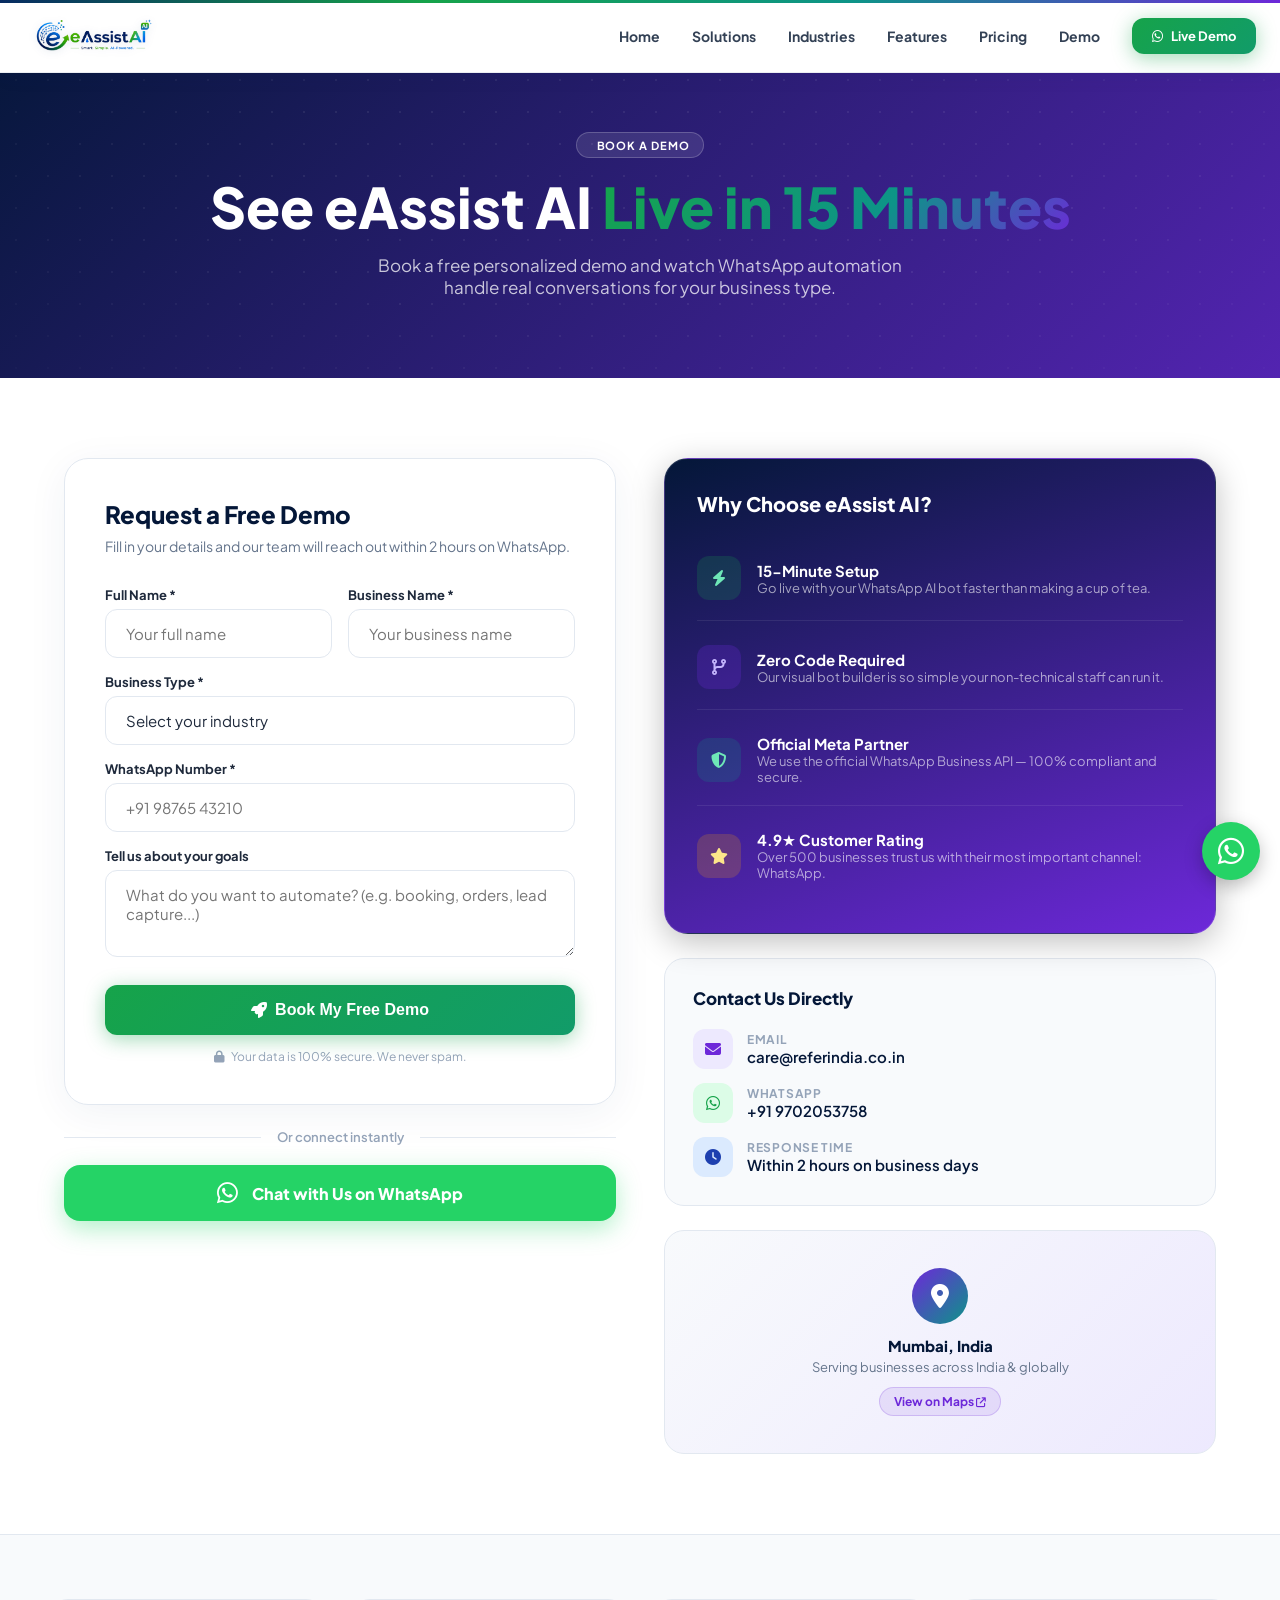
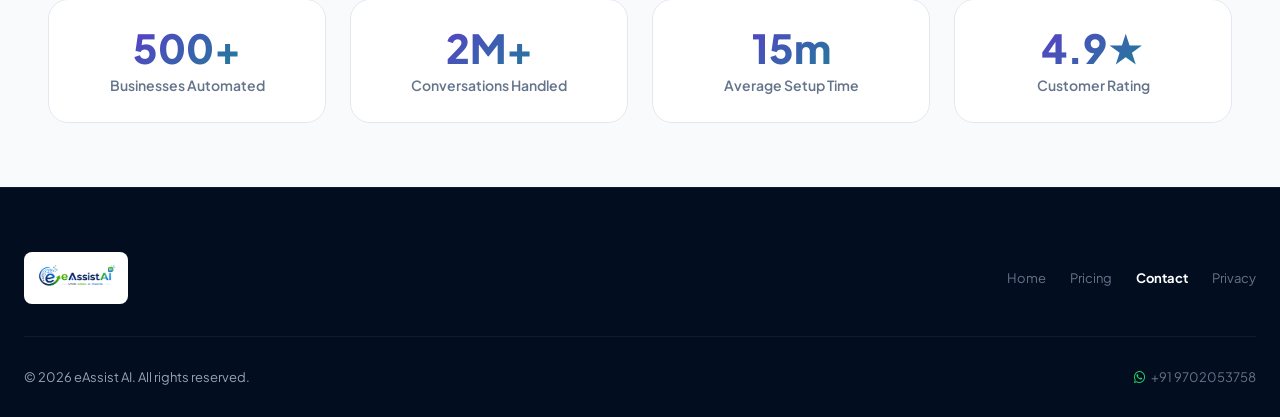
==== contact.html @ 666ac4f3 "new changes" ====
<!DOCTYPE html>
<html lang="en">
<head>
<meta charset="UTF-8">
<meta name="viewport" content="width=device-width, initial-scale=1.0">
<title>Book a Demo — eAssist AI | WhatsApp AI Automation</title>
<meta name="description" content="Book a free live demo of eAssist AI WhatsApp automation. See how it works for your business in 15 minutes.">
<link rel="stylesheet" href="shared.css">
<link rel="stylesheet" href="https://cdnjs.cloudflare.com/ajax/libs/font-awesome/6.5.0/css/all.min.css">
<link href="https://unpkg.com/aos@2.3.1/dist/aos.css" rel="stylesheet">
<style>
.contact-hero{background:linear-gradient(-45deg,#041738,#072b61,#6d28d9,#041738);background-size:400% 400%;animation:meshShift 14s ease infinite;padding:8rem 1.5rem 5rem;position:relative;overflow:hidden;text-align:center}
.info-row{display:flex;align-items:center;gap:1rem;padding:1.25rem 0;border-bottom:1px solid rgba(255,255,255,0.08)}
.info-icon{width:2.75rem;height:2.75rem;border-radius:.75rem;display:flex;align-items:center;justify-content:center;flex-shrink:0;font-size:1rem}
.form-label{font-size:.8125rem;font-weight:700;color:#1e293b;margin-bottom:.375rem;display:block}
.stat-card{background:#fff;border-radius:1.25rem;padding:1.75rem;text-align:center;border:1px solid #e2e8f0;transition:all .3s}
.stat-card:hover{box-shadow:0 12px 40px rgba(109,40,217,0.1);transform:translateY(-3px)}
</style>
</head>
<body>

<!-- NAV -->
<nav class="nav-bar" id="navbar">
  <div style="height:3px;background:linear-gradient(90deg,#072b61,#16a34a,#0d9488,#6d28d9);position:absolute;top:0;left:0;right:0"></div>
  <div style="max-width:80rem;margin:0 auto;padding:0 1.5rem;height:4.5rem;display:flex;align-items:center;justify-content:space-between">
    <a href="index.html" style="display:flex;align-items:center;padding:.25rem .5rem;border-radius:.625rem;transition:all .2s" onmouseover="this.style.background='rgba(22,163,74,0.06)'" onmouseout="this.style.background='transparent'">
      <img src="images/Assistlogo.png" alt="eAssist AI" style="height:3rem;width:auto;object-fit:contain;filter:drop-shadow(0 1px 4px rgba(7,43,97,0.12))">
    </a>
    <div class="desktop-nav" style="display:flex;align-items:center;gap:2rem">
      <a href="index.html" class="nav-link">Home</a>
      <a href="#solutions" class="nav-link">Solutions</a>
      <a href="#industries" class="nav-link">Industries</a>
      <a href="#features" class="nav-link">Features</a>
      <a href="pricing.html" class="nav-link">Pricing</a>
      <a href="contact.html" class="nav-link">Demo</a>
      <a href="https://wa.me/919702053758?text=Hi%2C+I+want+a+free+demo" target="_blank" class="btn-primary" style="padding:.625rem 1.25rem;font-size:.8125rem">
        <i class="fab fa-whatsapp"></i> Live Demo
      </a>
    </div>
    <button id="mob-btn" style="display:none;background:none;border:none;color:#072b61;font-size:1.5rem;cursor:pointer;padding:.5rem" aria-label="Menu">
      <i class="fas fa-bars" id="mob-icon"></i>
    </button>
  </div>
  <div id="mob-menu" style="display:none;padding:1rem 1.5rem 1.5rem">
    <div style="display:flex;flex-direction:column;gap:.5rem">
      <a href="index.html" class="mob-link" style="color:#334155;text-decoration:none;font-weight:600;padding:.75rem 1rem;border-radius:.625rem;display:block;transition:background .2s">Home</a>
      <a href="#solutions" class="mob-link" style="color:#334155;text-decoration:none;font-weight:600;padding:.75rem 1rem;border-radius:.625rem;display:block;transition:background .2s">Solutions</a>
      <a href="#industries" class="mob-link" style="color:#334155;text-decoration:none;font-weight:600;padding:.75rem 1rem;border-radius:.625rem;display:block">Industries</a>
      <a href="#features" class="mob-link" style="color:#334155;text-decoration:none;font-weight:600;padding:.75rem 1rem;border-radius:.625rem;display:block">Features</a>
      <a href="pricing.html" class="mob-link" style="color:#334155;text-decoration:none;font-weight:600;padding:.75rem 1rem;border-radius:.625rem;display:block">Pricing</a>
      <a href="contact.html" class="mob-link" style="color:#334155;text-decoration:none;font-weight:600;padding:.75rem 1rem;border-radius:.625rem;display:block">Demo</a>
      <a href="https://wa.me/919702053758?text=Hi%2C+I+want+a+free+demo" target="_blank" class="btn-primary" style="margin-top:.5rem;justify-content:center">
        <i class="fab fa-whatsapp"></i> Get Free Demo
      </a>
    </div>
  </div>
</nav>

<!-- HERO -->
<div class="contact-hero">
  <div class="grid-overlay"></div>
  <div style="position:relative;z-index:1" data-aos="fade-up">
    <span class="section-label" style="background:rgba(255,255,255,0.1);color:#fff;border:1px solid rgba(255,255,255,0.2)"><i class="fas fa-calendar-star"></i> Book a Demo</span>
    <h1 style="font-size:clamp(2rem,5vw,3.5rem);font-weight:900;color:#fff;margin-top:1rem;line-height:1.15">See eAssist AI <span class="gradient-text">Live in 15 Minutes</span></h1>
    <p style="color:rgba(255,255,255,0.75);font-size:1.0625rem;margin-top:1rem;max-width:36rem;margin-left:auto;margin-right:auto">Book a free personalized demo and watch WhatsApp automation handle real conversations for your business type.</p>
  </div>
</div>

<!-- MAIN CONTACT SECTION -->
<section class="section-pad">
  <div class="max-w-7xl" style="padding:0 1.5rem">
    <div style="display:grid;grid-template-columns:1fr 1fr;gap:3rem;align-items:start;max-width:72rem;margin:0 auto" id="contact-grid">

      <!-- LEFT: FORM -->
      <div data-aos="fade-right" data-aos-duration="900">
        <div style="background:#fff;border-radius:1.5rem;border:1px solid #e2e8f0;padding:2.5rem;box-shadow:0 8px 40px rgba(7,43,97,0.06)">
          <h2 style="font-size:1.5rem;font-weight:800;color:#041738;margin-bottom:.5rem">Request a Free Demo</h2>
          <p style="font-size:.875rem;color:#64748b;margin-bottom:2rem">Fill in your details and our team will reach out within 2 hours on WhatsApp.</p>

          <form id="demo-form" onsubmit="submitForm(event)">
            <div style="display:grid;grid-template-columns:1fr 1fr;gap:1rem;margin-bottom:1rem">
              <div>
                <label class="form-label" for="name">Full Name *</label>
                <input id="name" class="form-field" type="text" placeholder="Your full name" required>
              </div>
              <div>
                <label class="form-label" for="business">Business Name *</label>
                <input id="business" class="form-field" type="text" placeholder="Your business name" required>
              </div>
            </div>
            <div style="margin-bottom:1rem">
              <label class="form-label" for="industry">Business Type *</label>
              <select id="industry" class="form-field" required style="appearance:none;cursor:pointer">
                <option value="">Select your industry</option>
                <option>Retail &amp; E-Commerce</option>
                <option>Healthcare &amp; Clinic</option>
                <option>Restaurant &amp; F&amp;B</option>
                <option>Real Estate</option>
                <option>Logistics &amp; Delivery</option>
                <option>Hotel &amp; Hospitality</option>
                <option>Education</option>
                <option>Finance &amp; Insurance</option>
                <option>Other</option>
              </select>
            </div>
            <div style="margin-bottom:1rem">
              <label class="form-label" for="whatsapp">WhatsApp Number *</label>
              <input id="whatsapp" class="form-field" type="tel" placeholder="+91 98765 43210" required>
            </div>
            <div style="margin-bottom:1.5rem">
              <label class="form-label" for="message">Tell us about your goals</label>
              <textarea id="message" class="form-field" rows="3" placeholder="What do you want to automate? (e.g. booking, orders, lead capture...)"></textarea>
            </div>
            <button type="submit" class="btn-primary" style="width:100%;justify-content:center;font-size:1rem;padding:1rem">
              <i class="fas fa-rocket"></i> Book My Free Demo
            </button>
            <p style="font-size:.75rem;color:#94a3b8;text-align:center;margin-top:.875rem"><i class="fas fa-lock" style="margin-right:.25rem"></i> Your data is 100% secure. We never spam.</p>
          </form>

          <div id="form-success" style="display:none;text-align:center;padding:2rem">
            <div style="width:4rem;height:4rem;border-radius:50%;background:#dcfce7;display:flex;align-items:center;justify-content:center;margin:0 auto 1rem;font-size:1.75rem;color:#16a34a"><i class="fas fa-check"></i></div>
            <h3 style="font-size:1.25rem;font-weight:800;color:#041738;margin-bottom:.5rem">Request Sent! 🎉</h3>
            <p style="font-size:.9375rem;color:#64748b;margin-bottom:1.5rem">Our team will contact you on WhatsApp within 2 hours to schedule your live demo.</p>
            <a href="https://wa.me/919702053758?text=Hi%2C+I+just+submitted+a+demo+request" target="_blank" class="btn-primary" style="display:inline-flex"><i class="fab fa-whatsapp"></i> Message Us Directly</a>
          </div>
        </div>

        <!-- OR WhatsApp Direct -->
        <div style="margin-top:1.5rem;display:flex;align-items:center;gap:1rem">
          <div style="flex:1;height:1px;background:#e2e8f0"></div>
          <span style="font-size:.8125rem;color:#94a3b8;font-weight:600;white-space:nowrap">Or connect instantly</span>
          <div style="flex:1;height:1px;background:#e2e8f0"></div>
        </div>
        <a href="https://wa.me/919702053758?text=Hi%2C+I+want+to+book+a+live+demo+for+eAssist+AI" target="_blank" style="display:flex;align-items:center;justify-content:center;gap:.875rem;margin-top:1.25rem;padding:1rem 1.5rem;background:#25d366;border-radius:1rem;color:#fff;text-decoration:none;font-weight:800;font-size:1rem;box-shadow:0 8px 24px rgba(37,211,102,0.35);transition:all .3s" onmouseover="this.style.transform='translateY(-2px)';this.style.boxShadow='0 12px 32px rgba(37,211,102,0.5)'" onmouseout="this.style.transform='';this.style.boxShadow='0 8px 24px rgba(37,211,102,0.35)'">
          <i class="fab fa-whatsapp" style="font-size:1.5rem"></i> Chat with Us on WhatsApp
        </a>
      </div>

      <!-- RIGHT: INFO -->
      <div data-aos="fade-left" data-aos-duration="900" data-aos-delay="150">

        <!-- Why eAssist Card -->
        <div class="glass-dark" style="border-radius:1.5rem;padding:2rem;margin-bottom:1.5rem;background:linear-gradient(160deg,#041738,#6d28d9)">
          <h3 style="font-size:1.25rem;font-weight:800;color:#fff;margin-bottom:1.25rem">Why Choose eAssist AI?</h3>
          <div style="display:flex;flex-direction:column;gap:.25rem">
            <div class="info-row">
              <div class="info-icon" style="background:rgba(22,163,74,0.2)"><i class="fas fa-bolt" style="color:#6ee7b7"></i></div>
              <div>
                <div style="font-size:.9375rem;font-weight:700;color:#fff">15-Minute Setup</div>
                <div style="font-size:.8125rem;color:rgba(255,255,255,0.6)">Go live with your WhatsApp AI bot faster than making a cup of tea.</div>
              </div>
            </div>
            <div class="info-row">
              <div class="info-icon" style="background:rgba(109,40,217,0.25)"><i class="fas fa-code-branch" style="color:#c4b5fd"></i></div>
              <div>
                <div style="font-size:.9375rem;font-weight:700;color:#fff">Zero Code Required</div>
                <div style="font-size:.8125rem;color:rgba(255,255,255,0.6)">Our visual bot builder is so simple your non-technical staff can run it.</div>
              </div>
            </div>
            <div class="info-row">
              <div class="info-icon" style="background:rgba(13,148,136,0.2)"><i class="fas fa-shield-halved" style="color:#6ee7b7"></i></div>
              <div>
                <div style="font-size:.9375rem;font-weight:700;color:#fff">Official Meta Partner</div>
                <div style="font-size:.8125rem;color:rgba(255,255,255,0.6)">We use the official WhatsApp Business API — 100% compliant and secure.</div>
              </div>
            </div>
            <div class="info-row" style="border:none">
              <div class="info-icon" style="background:rgba(245,158,11,0.2)"><i class="fas fa-star" style="color:#fde68a"></i></div>
              <div>
                <div style="font-size:.9375rem;font-weight:700;color:#fff">4.9★ Customer Rating</div>
                <div style="font-size:.8125rem;color:rgba(255,255,255,0.6)">Over 500 businesses trust us with their most important channel: WhatsApp.</div>
              </div>
            </div>
          </div>
        </div>

        <!-- Contact Details -->
        <div style="background:#f8fafc;border:1px solid #e2e8f0;border-radius:1.25rem;padding:1.75rem;margin-bottom:1.5rem">
          <h3 style="font-size:1.0625rem;font-weight:800;color:#041738;margin-bottom:1.25rem">Contact Us Directly</h3>
          <div style="display:flex;flex-direction:column;gap:.875rem">
            <a href="mailto:care@referindia.co.in" style="display:flex;align-items:center;gap:.875rem;text-decoration:none;color:#1e293b">
              <div style="width:2.5rem;height:2.5rem;border-radius:.75rem;background:#ede9fe;display:flex;align-items:center;justify-content:center;color:#6d28d9;flex-shrink:0"><i class="fas fa-envelope"></i></div>
              <div>
                <div style="font-size:.75rem;font-weight:700;color:#94a3b8;text-transform:uppercase;letter-spacing:.06em">Email</div>
                <div style="font-size:.9375rem;font-weight:600;color:#041738">care@referindia.co.in</div>
              </div>
            </a>
            <a href="https://wa.me/919702053758" target="_blank" style="display:flex;align-items:center;gap:.875rem;text-decoration:none;color:#1e293b">
              <div style="width:2.5rem;height:2.5rem;border-radius:.75rem;background:#dcfce7;display:flex;align-items:center;justify-content:center;color:#16a34a;flex-shrink:0"><i class="fab fa-whatsapp"></i></div>
              <div>
                <div style="font-size:.75rem;font-weight:700;color:#94a3b8;text-transform:uppercase;letter-spacing:.06em">WhatsApp</div>
                <div style="font-size:.9375rem;font-weight:600;color:#041738">+91 9702053758</div>
              </div>
            </a>
            <div style="display:flex;align-items:center;gap:.875rem">
              <div style="width:2.5rem;height:2.5rem;border-radius:.75rem;background:#dbeafe;display:flex;align-items:center;justify-content:center;color:#1e40af;flex-shrink:0"><i class="fas fa-clock"></i></div>
              <div>
                <div style="font-size:.75rem;font-weight:700;color:#94a3b8;text-transform:uppercase;letter-spacing:.06em">Response Time</div>
                <div style="font-size:.9375rem;font-weight:600;color:#041738">Within 2 hours on business days</div>
              </div>
            </div>
          </div>
        </div>

        <!-- Map placeholder -->
        <div style="border-radius:1.25rem;overflow:hidden;border:1px solid #e2e8f0;height:14rem;background:linear-gradient(135deg,#f8fafc,#ede9fe);display:flex;flex-direction:column;align-items:center;justify-content:center;gap:.75rem">
          <div style="width:3.5rem;height:3.5rem;border-radius:50%;background:linear-gradient(135deg,#6d28d9,#0d9488);display:flex;align-items:center;justify-content:center;font-size:1.5rem;color:#fff"><i class="fas fa-location-dot"></i></div>
          <div style="text-align:center">
            <div style="font-weight:800;color:#041738;font-size:.9375rem">Mumbai, India</div>
            <div style="font-size:.8125rem;color:#64748b;margin-top:.25rem">Serving businesses across India &amp; globally</div>
          </div>
          <a href="https://maps.google.com/?q=Mumbai,India" target="_blank" style="font-size:.75rem;font-weight:700;color:#6d28d9;text-decoration:none;padding:.375rem .875rem;background:rgba(109,40,217,0.1);border-radius:99px;border:1px solid rgba(109,40,217,0.2)">View on Maps <i class="fas fa-arrow-up-right-from-square" style="font-size:.625rem"></i></a>
        </div>

      </div>
    </div>
  </div>
</section>

<!-- STATS STRIP -->
<section style="background:#f8fafc;padding:4rem 1.5rem;border-top:1px solid #e2e8f0">
  <div class="max-w-7xl" style="padding:0 1.5rem">
    <div style="display:grid;grid-template-columns:repeat(auto-fit,minmax(11rem,1fr));gap:1.5rem">
      <div class="stat-card" data-aos="fade-up" data-aos-delay="0">
        <div style="font-size:2.5rem;font-weight:900;background:linear-gradient(135deg,#6d28d9,#0d9488);-webkit-background-clip:text;-webkit-text-fill-color:transparent;background-clip:text;line-height:1;margin-bottom:.5rem">500+</div>
        <div style="font-size:.875rem;font-weight:600;color:#64748b">Businesses Automated</div>
      </div>
      <div class="stat-card" data-aos="fade-up" data-aos-delay="80">
        <div style="font-size:2.5rem;font-weight:900;background:linear-gradient(135deg,#6d28d9,#0d9488);-webkit-background-clip:text;-webkit-text-fill-color:transparent;background-clip:text;line-height:1;margin-bottom:.5rem">2M+</div>
        <div style="font-size:.875rem;font-weight:600;color:#64748b">Conversations Handled</div>
      </div>
      <div class="stat-card" data-aos="fade-up" data-aos-delay="160">
        <div style="font-size:2.5rem;font-weight:900;background:linear-gradient(135deg,#6d28d9,#0d9488);-webkit-background-clip:text;-webkit-text-fill-color:transparent;background-clip:text;line-height:1;margin-bottom:.5rem">15m</div>
        <div style="font-size:.875rem;font-weight:600;color:#64748b">Average Setup Time</div>
      </div>
      <div class="stat-card" data-aos="fade-up" data-aos-delay="240">
        <div style="font-size:2.5rem;font-weight:900;background:linear-gradient(135deg,#6d28d9,#0d9488);-webkit-background-clip:text;-webkit-text-fill-color:transparent;background-clip:text;line-height:1;margin-bottom:.5rem">4.9★</div>
        <div style="font-size:.875rem;font-weight:600;color:#64748b">Customer Rating</div>
      </div>
    </div>
  </div>
</section>

<!-- FOOTER -->
<footer style="background:#020d1f;color:#94a3b8;padding:4rem 0 2rem;border-top:1px solid rgba(255,255,255,0.06)">
  <div class="max-w-7xl" style="padding:0 1.5rem">
    <div style="display:flex;flex-wrap:wrap;justify-content:space-between;align-items:center;gap:1rem;padding-bottom:2rem;border-bottom:1px solid rgba(255,255,255,0.06)">
      <a href="index.html" style="display:inline-block;padding:.5rem .75rem;background:#fff;border-radius:.5rem"><img src="images/Assistlogo.png" alt="eAssist AI" style="height:2rem;width:auto;object-fit:contain"></a>
      <div style="display:flex;gap:1.5rem;font-size:.8125rem">
        <a href="index.html" style="color:#64748b;text-decoration:none">Home</a>
        <a href="pricing.html" style="color:#64748b;text-decoration:none">Pricing</a>
        <a href="contact.html" style="color:#fff;text-decoration:none;font-weight:700">Contact</a>
        <a href="#" style="color:#64748b;text-decoration:none">Privacy</a>
      </div>
    </div>
    <div style="padding-top:2rem;display:flex;justify-content:space-between;align-items:center;flex-wrap:wrap;gap:1rem;font-size:.8125rem">
      <p>© 2026 eAssist AI. All rights reserved.</p>
      <a href="https://wa.me/919702053758" target="_blank" style="color:#64748b;text-decoration:none;display:flex;align-items:center;gap:.375rem"><i class="fab fa-whatsapp" style="color:#25d366"></i> +91 9702053758</a>
    </div>
  </div>
</footer>

<!-- Floating WhatsApp Button -->
<a href="https://wa.me/919702053758?text=Hi%2C%20I%20have%20a%20query."
   target="_blank"
   rel="noopener noreferrer"
   aria-label="Chat with us on WhatsApp"
   style="
      position:fixed;
      bottom:20px;
      right:20px;
      width:58px;
      height:58px;
      background:#25D366;
      color:#fff;
      border-radius:50%;
      display:flex;
      align-items:center;
      justify-content:center;
      font-size:30px;
      text-decoration:none;
      box-shadow:0 6px 18px rgba(0,0,0,0.25);
      z-index:9999;
      transition:all 0.3s ease;
   "
   onmouseover="this.style.transform='scale(1.1)'"
   onmouseout="this.style.transform='scale(1)'">

   <i class="fab fa-whatsapp"></i>
</a>

<script src="https://unpkg.com/aos@2.3.1/dist/aos.js"></script>
<script>
AOS.init({ once: true, duration: 800, easing: 'ease-out-cubic' });
const mobBtn=document.getElementById('mob-btn'),mobMenu=document.getElementById('mob-menu'),mobIcon=document.getElementById('mob-icon');
mobBtn.addEventListener('click',()=>{const o=mobMenu.style.display==='block';mobMenu.style.display=o?'none':'block';mobIcon.className=o?'fas fa-bars':'fas fa-xmark';});
document.querySelectorAll('.mob-link').forEach(l=>l.addEventListener('click',()=>{mobMenu.style.display='none';mobIcon.className='fas fa-bars';}));
function applyR(){const w=window.innerWidth;document.querySelector('.desktop-nav').style.display=w>=1024?'flex':'none';mobBtn.style.display=w>=1024?'none':'block';const cg=document.getElementById('contact-grid');if(cg)cg.style.gridTemplateColumns=w>=768?'1fr 1fr':'1fr';}
applyR();window.addEventListener('resize',applyR);
function submitForm(e){
  e.preventDefault();
  const n=document.getElementById('name').value,wn=document.getElementById('whatsapp').value,ind=document.getElementById('industry').value,biz=document.getElementById('business').value;
  const msg=encodeURIComponent('Hi, I want to book a demo!\nName: '+n+'\nBusiness: '+biz+'\nIndustry: '+ind+'\nWhatsApp: '+wn);
  window.open('https://wa.me/919702053758?text='+msg,'_blank');
  document.getElementById('demo-form').style.display='none';
  document.getElementById('form-success').style.display='block';
}
</script>
</body>
</html>
---- shared.css ----
/* ===== eAssist AI — Shared Design System ===== */
@import url('https://fonts.googleapis.com/css2?family=Plus+Jakarta+Sans:wght@300;400;500;600;700;800;900&display=swap');

:root {
  --navy: #072b61;
  --dark-navy: #041738;
  --blue: #1e40af;
  --violet: #6d28d9;
  --violet-light: #7c3aed;
  --green: #16a34a;
  --teal: #0d9488;
  --light-bg: #f4f9ff;
}

*, *::before, *::after { box-sizing: border-box; margin: 0; padding: 0; }
html { scroll-behavior: smooth; overflow-x: hidden; }
body { font-family: 'Plus Jakarta Sans', sans-serif; color: #1e293b; background: #fff; overflow-x: hidden; -webkit-font-smoothing: antialiased; }

/* ── Animated Mesh Gradient ── */
@keyframes meshShift {
  0%   { background-position: 0% 50%; }
  50%  { background-position: 100% 50%; }
  100% { background-position: 0% 50%; }
}
.hero-mesh {
  background: linear-gradient(-45deg, #041738, #072b61, #6d28d9, #0d9488, #041738);
  background-size: 400% 400%;
  animation: meshShift 14s ease infinite;
}

/* ── Grid Overlay ── */
.grid-overlay {
  position: absolute; inset: 0; pointer-events: none;
  background-image: radial-gradient(circle, rgba(255,255,255,0.07) 1px, transparent 1px);
  background-size: 32px 32px;
  mask-image: radial-gradient(ellipse 80% 80% at 50% 50%, black 40%, transparent 100%);
}

/* ── Glassmorphism ── */
.glass-dark {
  background: rgba(255,255,255,0.06);
  backdrop-filter: blur(24px);
  -webkit-backdrop-filter: blur(24px);
  border: 1px solid rgba(255,255,255,0.12);
  box-shadow: 0 8px 32px rgba(0,0,0,0.25);
}
.glass-light {
  background: rgba(255,255,255,0.88);
  backdrop-filter: blur(20px);
  -webkit-backdrop-filter: blur(20px);
  border: 1px solid rgba(7,43,97,0.08);
  box-shadow: 0 4px 24px rgba(7,43,97,0.06);
}

/* ── Gradient Text ── */
.gradient-text {
  background: linear-gradient(135deg, #16a34a 0%, #0d9488 60%, #6d28d9 100%);
  -webkit-background-clip: text;
  -webkit-text-fill-color: transparent;
  background-clip: text;
}
.gradient-text-blue {
  background: linear-gradient(135deg, #072b61 0%, #6d28d9 100%);
  -webkit-background-clip: text;
  -webkit-text-fill-color: transparent;
  background-clip: text;
}

/* ── Primary Shimmer Button (Green→Teal) ── */
.btn-primary {
  display: inline-flex; align-items: center; justify-content: center; gap: .5rem;
  padding: .875rem 2rem; border-radius: .75rem; font-weight: 700; font-size: .9375rem;
  color: #fff; position: relative; overflow: hidden; cursor: pointer; border: none;
  background: linear-gradient(135deg, #16a34a 0%, #0d9488 100%);
  background-size: 200% 200%;
  transition: all .35s ease;
  box-shadow: 0 4px 20px rgba(22,163,74,0.4);
  text-decoration: none;
}
.btn-primary:hover {
  box-shadow: 0 8px 32px rgba(22,163,74,0.55);
  transform: translateY(-2px);
  background: linear-gradient(135deg, #15803d 0%, #0f766e 100%);
}
.btn-primary::after {
  content: ''; position: absolute; top: -50%; left: -75%;
  width: 50%; height: 200%;
  background: rgba(255,255,255,0.25); transform: skewX(-20deg); transition: left .6s ease;
}
.btn-primary:hover::after { left: 130%; }

/* ── Ghost Button (for hero dark bg) ── */
.btn-ghost {
  display: inline-flex; align-items: center; justify-content: center; gap: .5rem;
  padding: .875rem 2rem; border-radius: .75rem; font-weight: 700; font-size: .9375rem;
  color: #fff; border: 1.5px solid rgba(255,255,255,0.35); background: rgba(255,255,255,0.1);
  backdrop-filter: blur(8px); transition: all .3s ease; cursor: pointer; text-decoration: none;
}
.btn-ghost:hover { background: rgba(255,255,255,0.2); border-color: rgba(255,255,255,0.65); transform: translateY(-2px); }

/* ── Navy CTA button (for light bg) ── */
.btn-navy {
  display: inline-flex; align-items: center; justify-content: center; gap: .5rem;
  padding: .875rem 2rem; border-radius: .75rem; font-weight: 700; font-size: .9375rem;
  color: #fff; background: linear-gradient(135deg, #072b61, #1e40af);
  box-shadow: 0 4px 20px rgba(7,43,97,0.3); transition: all .3s ease; text-decoration: none;
  position: relative; overflow: hidden; border: none; cursor: pointer;
}
.btn-navy:hover { box-shadow: 0 8px 32px rgba(7,43,97,0.45); transform: translateY(-2px); }
.btn-navy::after {
  content: ''; position: absolute; top: -50%; left: -75%;
  width: 50%; height: 200%;
  background: rgba(255,255,255,0.2); transform: skewX(-20deg); transition: left .6s;
}
.btn-navy:hover::after { left: 130%; }

/* ── Violet Accent Button ── */
.btn-violet {
  display: inline-flex; align-items: center; justify-content: center; gap: .5rem;
  padding: .875rem 2rem; border-radius: .75rem; font-weight: 700; font-size: .9375rem;
  color: #fff; background: linear-gradient(135deg, #6d28d9, #7c3aed);
  box-shadow: 0 4px 20px rgba(109,40,217,0.4); transition: all .3s ease; text-decoration: none;
  position: relative; overflow: hidden; border: none; cursor: pointer;
}
.btn-violet:hover { box-shadow: 0 8px 32px rgba(109,40,217,0.6); transform: translateY(-2px); }
.btn-violet::after {
  content: ''; position: absolute; top: -50%; left: -75%;
  width: 50%; height: 200%;
  background: rgba(255,255,255,0.2); transform: skewX(-20deg); transition: left .6s;
}
.btn-violet:hover::after { left: 130%; }

/* ── Floating Badge Animations ── */
@keyframes floatUp { 0%,100%{transform:translateY(0)} 50%{transform:translateY(-10px)} }
.badge-float { animation: floatUp 4s ease-in-out infinite; }
.badge-float-delay { animation: floatUp 4s ease-in-out 2s infinite; }
.badge-float-delay2 { animation: floatUp 4s ease-in-out 1s infinite; }

/* ── Section Labels ── */
.section-label {
  display: inline-flex; align-items: center; gap: .375rem;
  padding: .3rem .875rem; border-radius: 99px; font-size: .7rem; font-weight: 700;
  letter-spacing: .08em; text-transform: uppercase;
}
.label-violet { background: rgba(109,40,217,0.1); color: #7c3aed; border: 1px solid rgba(109,40,217,0.2); }
.label-green  { background: rgba(22,163,74,0.1);  color: #16a34a; border: 1px solid rgba(22,163,74,0.2); }
.label-teal   { background: rgba(13,148,136,0.1); color: #0d9488; border: 1px solid rgba(13,148,136,0.2); }
.label-navy   { background: rgba(7,43,97,0.08);   color: #072b61; border: 1px solid rgba(7,43,97,0.15); }

/* ══════════════════════════════════
   NAVIGATION — Always White / Premium
══════════════════════════════════ */
.nav-bar {
  position: fixed; top: 0; left: 0; right: 0; z-index: 100;
  background: #ffffff;
  border-bottom: 1px solid rgba(7,43,97,0.08);
  box-shadow: 0 2px 20px rgba(7,43,97,0.07);
  transition: box-shadow .3s ease;
}
.nav-bar.scrolled {
  box-shadow: 0 4px 32px rgba(7,43,97,0.12);
}

/* Nav links — dark navy on white */
.nav-link {
  position: relative; font-weight: 700; font-size: .875rem;
  color: #334155; text-decoration: none; padding: .375rem 0; transition: color .2s;
}
.nav-link::after {
  content: ''; position: absolute; bottom: -2px; left: 0; width: 0; height: 2px;
  background: linear-gradient(90deg, #16a34a, #0d9488); transition: width .3s;
}
.nav-link:hover { color: #072b61; }
.nav-link:hover::after { width: 100%; }
.nav-link.active { color: #072b61; font-weight: 800; }
.nav-link.active::after { width: 100%; }

/* ── Mobile Menu ── */
#mob-menu {
  background: #ffffff !important;
  border-top: 1px solid rgba(7,43,97,0.08) !important;
  box-shadow: 0 8px 32px rgba(7,43,97,0.1);
}
.mob-link {
  color: #334155 !important;
  text-decoration: none;
  font-weight: 600;
  padding: .75rem 1rem;
  border-radius: .625rem;
  transition: background .2s, color .2s;
  display: block;
}
.mob-link:hover { background: #f0fdf4 !important; color: #16a34a !important; }

/* Hamburger icon — dark on white nav */
#mob-btn { color: #072b61 !important; }

/* ── Feature Cards ── */
.feat-card {
  background: #fff; border: 1px solid #e2e8f0; border-radius: 1.25rem; padding: 2rem;
  transition: all .35s ease; position: relative; overflow: hidden;
}
.feat-card::before {
  content: ''; position: absolute; top: 0; left: 0; right: 0; height: 3px;
  background: linear-gradient(90deg, #16a34a, #0d9488, #6d28d9); opacity: 0; transition: opacity .35s;
}
.feat-card:hover { box-shadow: 0 16px 48px rgba(7,43,97,0.1); border-color: rgba(22,163,74,0.25); transform: translateY(-4px); }
.feat-card:hover::before { opacity: 1; }

/* ── Testimonial Cards ── */
.testi-card {
  background: #fff;
  border: 1px solid #e2e8f0;
  border-radius: 1.25rem; padding: 2rem;
  transition: all .3s ease;
  box-shadow: 0 2px 12px rgba(7,43,97,0.05);
}
.testi-card:hover { box-shadow: 0 12px 40px rgba(7,43,97,0.1); transform: translateY(-3px); border-color: rgba(22,163,74,0.2); }

/* ── Pricing Cards ── */
.price-card {
  border-radius: 1.5rem; padding: 2.5rem; border: 1px solid #e2e8f0;
  transition: all .35s ease; position: relative; overflow: hidden; background: #fff;
}
.price-card.featured {
  background: linear-gradient(160deg, #041738 0%, #072b61 50%, #1e40af 100%);
  border-color: transparent; color: #fff;
  box-shadow: 0 24px 60px rgba(7,43,97,0.45);
  transform: scale(1.04);
}
.price-card:hover:not(.featured) { box-shadow: 0 16px 48px rgba(7,43,97,0.1); border-color: rgba(22,163,74,0.25); }
.price-card.featured:hover { box-shadow: 0 28px 70px rgba(7,43,97,0.55); }

/* ── FAQ ── */
.faq-item { border-bottom: 1px solid #e2e8f0; }
.faq-btn { width:100%; text-align:left; padding: 1.25rem 0; font-weight:700; font-size:.9375rem; background:none; border:none; cursor:pointer; display:flex; justify-content:space-between; align-items:center; color:#1e293b; }
.faq-body { display:none; padding-bottom:1.25rem; color:#64748b; font-size:.875rem; line-height:1.7; }
.faq-body.open { display:block; }
.faq-icon { transition: transform .3s; font-size:1.1rem; color:#16a34a; }
.faq-btn.open .faq-icon { transform: rotate(45deg); }

/* ── Form Fields ── */
.form-field {
  width:100%; padding:.875rem 1.25rem; border-radius:.75rem;
  border:1.5px solid #e2e8f0; font-family:inherit; font-size:.9375rem;
  color:#1e293b; background:#fff; transition: border-color .2s, box-shadow .2s; outline:none;
}
.form-field:focus { border-color:#16a34a; box-shadow: 0 0 0 3px rgba(22,163,74,0.12); }

/* ── Scrolling Logo Strip ── */
@keyframes scrollLeft { from{transform:translateX(0)} to{transform:translateX(-50%)} }
.logo-strip-inner { display:flex; gap:2rem; animation:scrollLeft 28s linear infinite; white-space:nowrap; width:max-content; }
.logo-strip-inner:hover { animation-play-state:paused; }

/* ── Stat Number ── */
.stat-num {
  font-size:2.5rem; font-weight:900;
  background:linear-gradient(135deg,#072b61,#16a34a);
  -webkit-background-clip:text; -webkit-text-fill-color:transparent; background-clip:text; line-height:1;
}

/* ── Utilities ── */
.max-w-7xl { max-width:80rem; margin-left:auto; margin-right:auto; }
.section-pad { padding: 5rem 1.5rem; }
@media(max-width:768px){ .section-pad { padding: 3.5rem 1rem; } }

/* ── Premium divider ── */
.premium-divider {
  height:1px;
  background:linear-gradient(90deg, transparent, rgba(22,163,74,0.3), rgba(13,148,136,0.3), transparent);
}
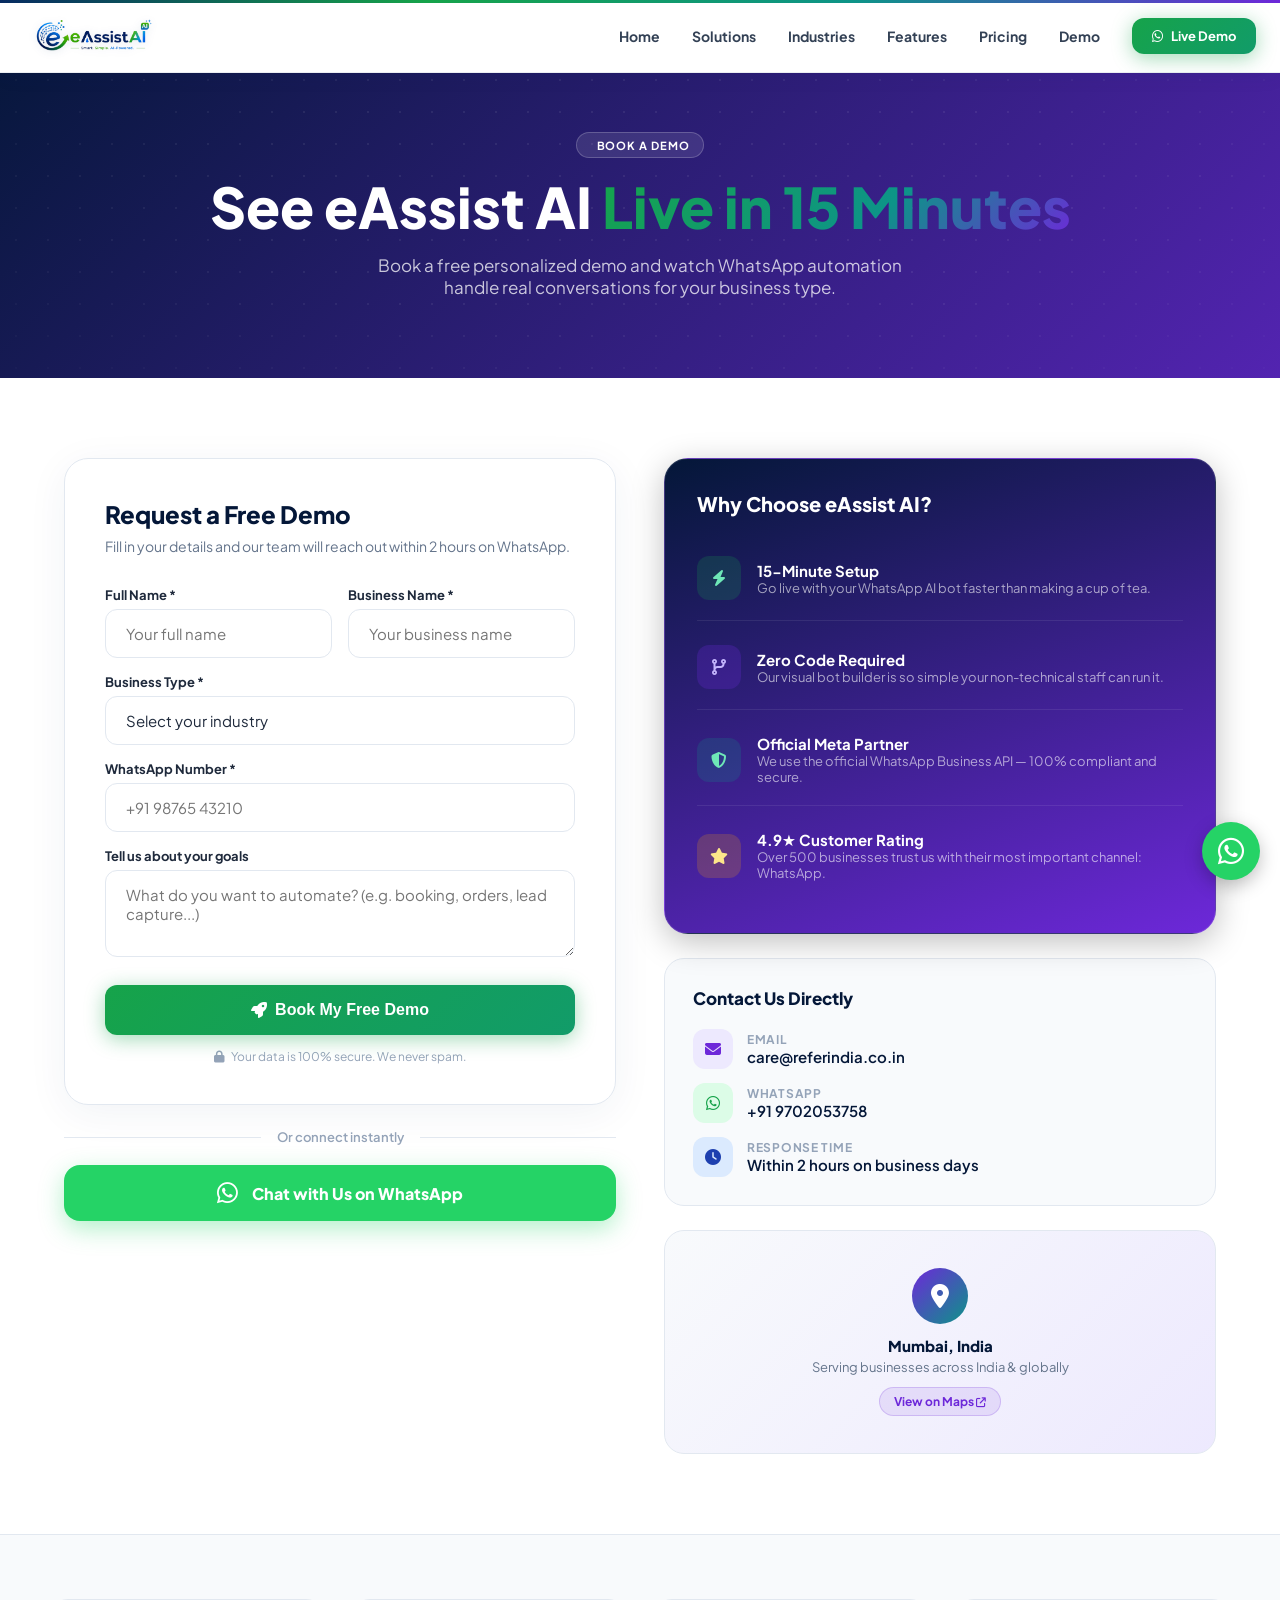
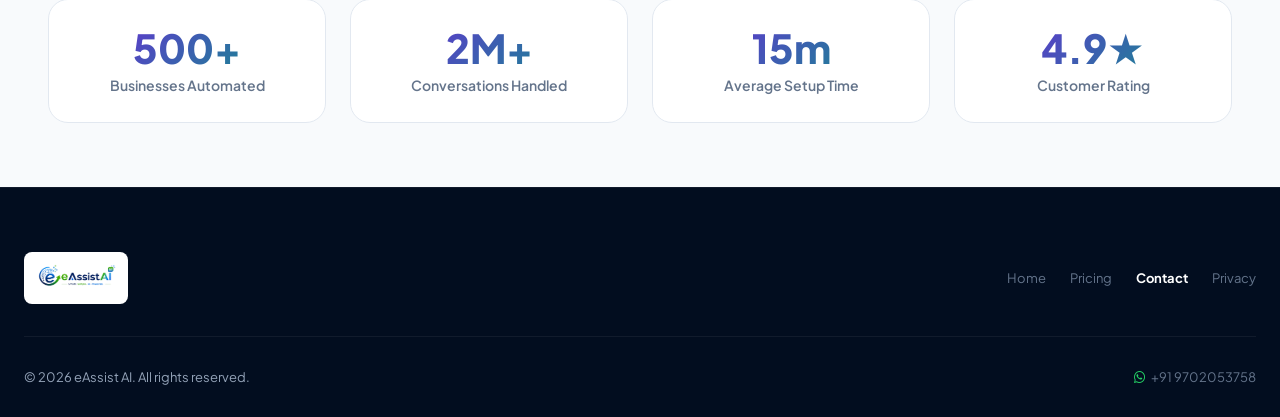
==== commit f03869c8: "new changes" ====
--- a/contact.html
+++ b/contact.html
@@ -15,6 +15,13 @@
 .form-label{font-size:.8125rem;font-weight:700;color:#1e293b;margin-bottom:.375rem;display:block}
 .stat-card{background:#fff;border-radius:1.25rem;padding:1.75rem;text-align:center;border:1px solid #e2e8f0;transition:all .3s}
 .stat-card:hover{box-shadow:0 12px 40px rgba(109,40,217,0.1);transform:translateY(-3px)}
+@media(max-width:767px){
+  #contact-grid > div:first-child > div:first-child{padding:1.5rem}
+  .form-name-row{grid-template-columns:1fr !important}
+}
+@media(max-width:380px){
+  #contact-grid > div:first-child > div:first-child{padding:1.25rem}
+}
 </style>
 </head>
 <body>
@@ -78,7 +85,7 @@
           <p style="font-size:.875rem;color:#64748b;margin-bottom:2rem">Fill in your details and our team will reach out within 2 hours on WhatsApp.</p>
 
           <form id="demo-form" onsubmit="submitForm(event)">
-            <div style="display:grid;grid-template-columns:1fr 1fr;gap:1rem;margin-bottom:1rem">
+            <div class="form-name-row" style="display:grid;grid-template-columns:1fr 1fr;gap:1rem;margin-bottom:1rem">
               <div>
                 <label class="form-label" for="name">Full Name *</label>
                 <input id="name" class="form-field" type="text" placeholder="Your full name" required>
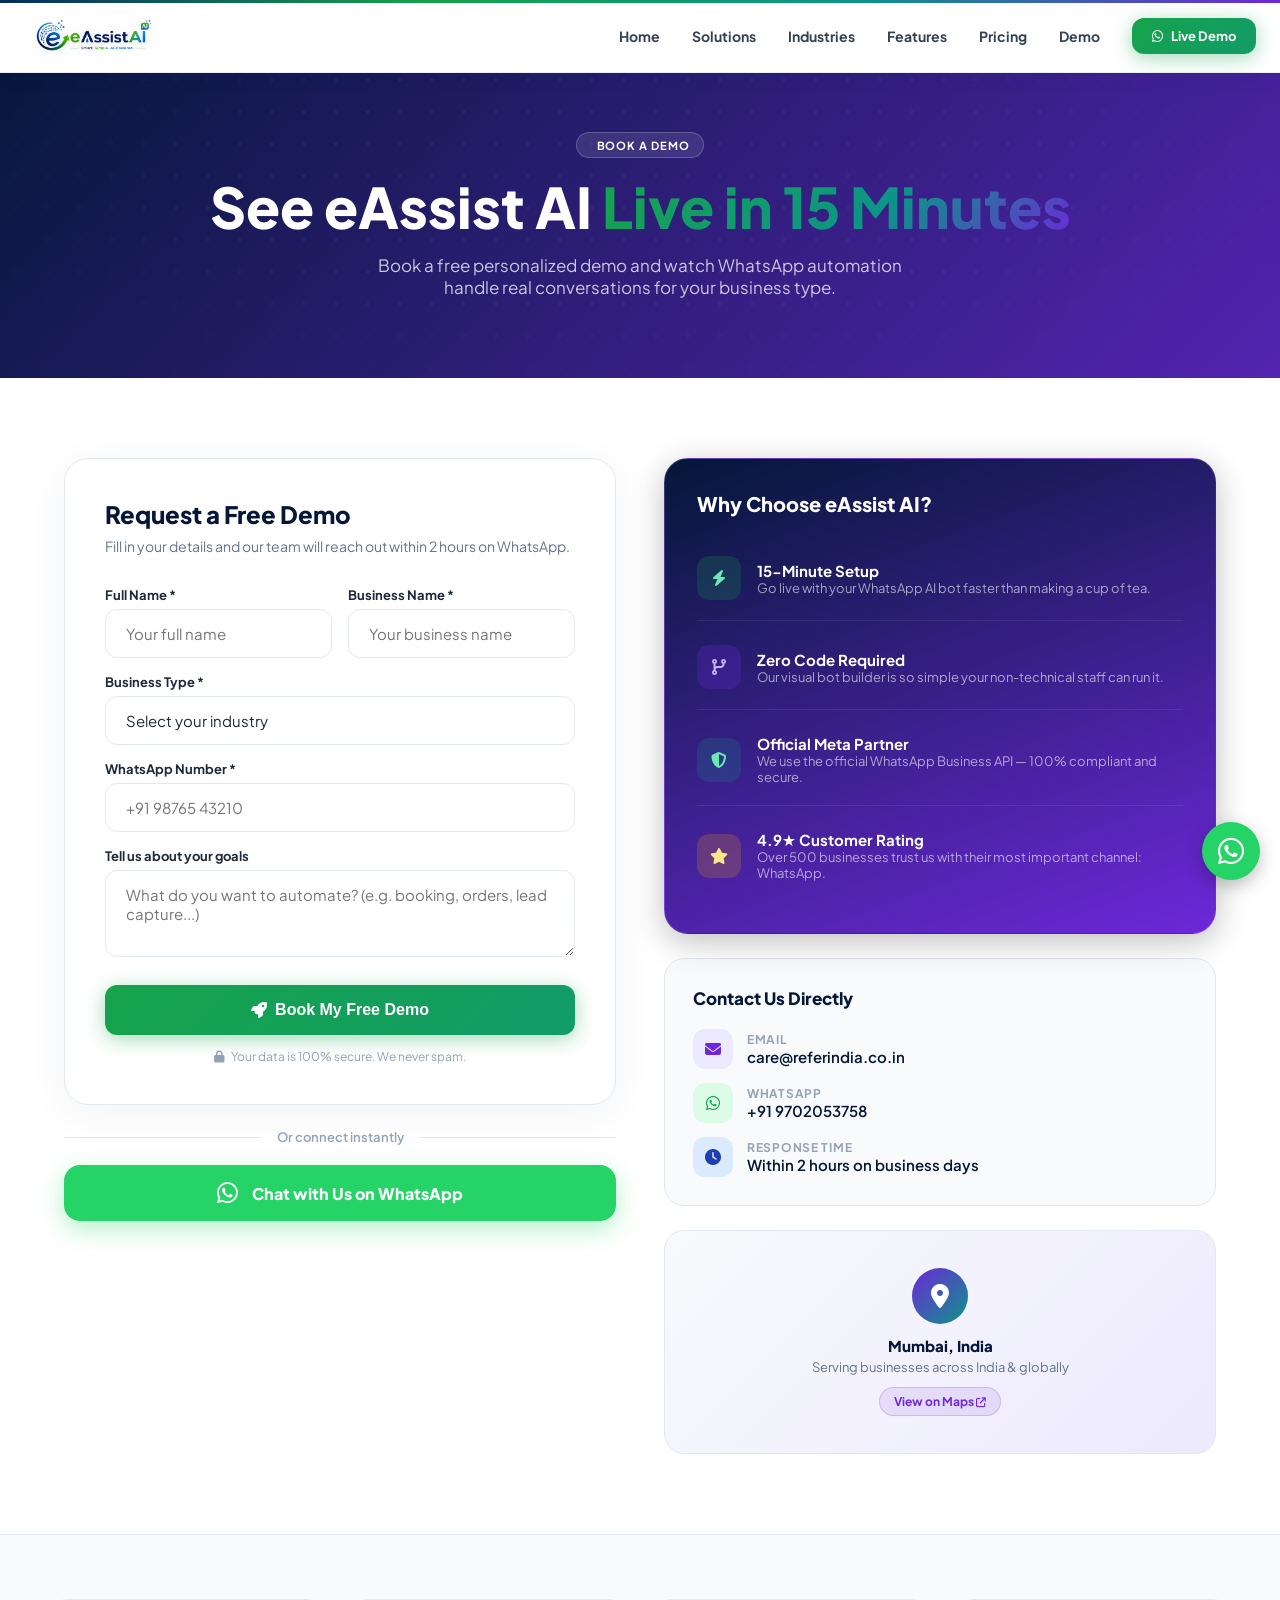
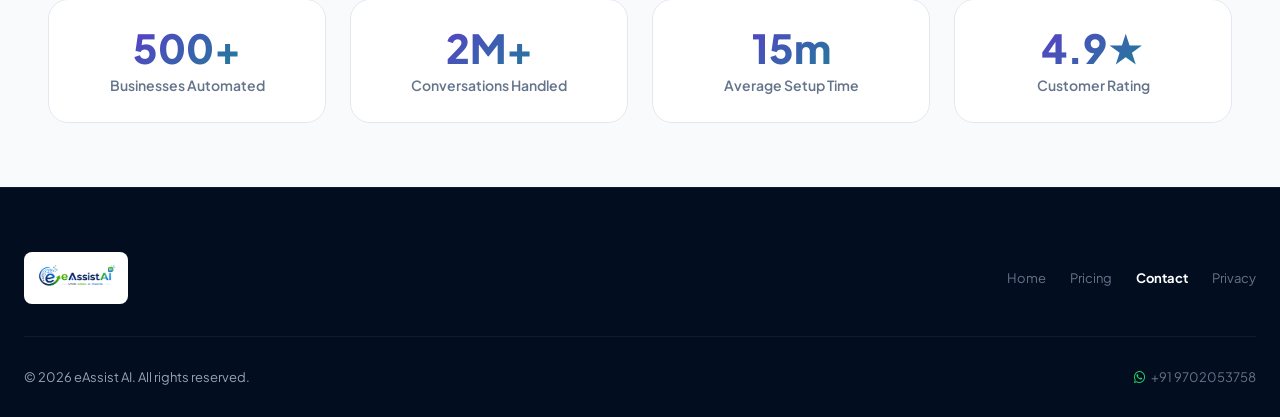
==== commit 3f08296d: "new chnages" ====
--- a/contact.html
+++ b/contact.html
@@ -1,278 +1,410 @@
 <!DOCTYPE html>
 <html lang="en">
+
 <head>
-<meta charset="UTF-8">
-<meta name="viewport" content="width=device-width, initial-scale=1.0">
-<title>Book a Demo — eAssist AI | WhatsApp AI Automation</title>
-<meta name="description" content="Book a free live demo of eAssist AI WhatsApp automation. See how it works for your business in 15 minutes.">
-<link rel="stylesheet" href="shared.css">
-<link rel="stylesheet" href="https://cdnjs.cloudflare.com/ajax/libs/font-awesome/6.5.0/css/all.min.css">
-<link href="https://unpkg.com/aos@2.3.1/dist/aos.css" rel="stylesheet">
-<style>
-.contact-hero{background:linear-gradient(-45deg,#041738,#072b61,#6d28d9,#041738);background-size:400% 400%;animation:meshShift 14s ease infinite;padding:8rem 1.5rem 5rem;position:relative;overflow:hidden;text-align:center}
-.info-row{display:flex;align-items:center;gap:1rem;padding:1.25rem 0;border-bottom:1px solid rgba(255,255,255,0.08)}
-.info-icon{width:2.75rem;height:2.75rem;border-radius:.75rem;display:flex;align-items:center;justify-content:center;flex-shrink:0;font-size:1rem}
-.form-label{font-size:.8125rem;font-weight:700;color:#1e293b;margin-bottom:.375rem;display:block}
-.stat-card{background:#fff;border-radius:1.25rem;padding:1.75rem;text-align:center;border:1px solid #e2e8f0;transition:all .3s}
-.stat-card:hover{box-shadow:0 12px 40px rgba(109,40,217,0.1);transform:translateY(-3px)}
-@media(max-width:767px){
-  #contact-grid > div:first-child > div:first-child{padding:1.5rem}
-  .form-name-row{grid-template-columns:1fr !important}
-}
-@media(max-width:380px){
-  #contact-grid > div:first-child > div:first-child{padding:1.25rem}
-}
-</style>
+  <meta charset="UTF-8">
+  <meta name="viewport" content="width=device-width, initial-scale=1.0">
+  <title>Book a Demo — eAssist AI | WhatsApp AI Automation</title>
+  <meta name="description"
+    content="Book a free live demo of eAssist AI WhatsApp automation. See how it works for your business in 15 minutes.">
+  <link rel="stylesheet" href="shared.css">
+  <link rel="stylesheet" href="https://cdnjs.cloudflare.com/ajax/libs/font-awesome/6.5.0/css/all.min.css">
+  <link href="https://unpkg.com/aos@2.3.1/dist/aos.css" rel="stylesheet">
+  <style>
+    .contact-hero {
+      background: linear-gradient(-45deg, #041738, #072b61, #6d28d9, #041738);
+      background-size: 400% 400%;
+      animation: meshShift 14s ease infinite;
+      padding: 8rem 1.5rem 5rem;
+      position: relative;
+      overflow: hidden;
+      text-align: center
+    }
+
+    .info-row {
+      display: flex;
+      align-items: center;
+      gap: 1rem;
+      padding: 1.25rem 0;
+      border-bottom: 1px solid rgba(255, 255, 255, 0.08)
+    }
+
+    .info-icon {
+      width: 2.75rem;
+      height: 2.75rem;
+      border-radius: .75rem;
+      display: flex;
+      align-items: center;
+      justify-content: center;
+      flex-shrink: 0;
+      font-size: 1rem
+    }
+
+    .form-label {
+      font-size: .8125rem;
+      font-weight: 700;
+      color: #1e293b;
+      margin-bottom: .375rem;
+      display: block
+    }
+
+    .stat-card {
+      background: #fff;
+      border-radius: 1.25rem;
+      padding: 1.75rem;
+      text-align: center;
+      border: 1px solid #e2e8f0;
+      transition: all .3s
+    }
+
+    .stat-card:hover {
+      box-shadow: 0 12px 40px rgba(109, 40, 217, 0.1);
+      transform: translateY(-3px)
+    }
+
+    @media(max-width:767px) {
+      #contact-grid>div:first-child>div:first-child {
+        padding: 1.5rem
+      }
+
+      .form-name-row {
+        grid-template-columns: 1fr !important
+      }
+    }
+
+    @media(max-width:380px) {
+      #contact-grid>div:first-child>div:first-child {
+        padding: 1.25rem
+      }
+    }
+  </style>
 </head>
+
 <body>
 
-<!-- NAV -->
-<nav class="nav-bar" id="navbar">
-  <div style="height:3px;background:linear-gradient(90deg,#072b61,#16a34a,#0d9488,#6d28d9);position:absolute;top:0;left:0;right:0"></div>
-  <div style="max-width:80rem;margin:0 auto;padding:0 1.5rem;height:4.5rem;display:flex;align-items:center;justify-content:space-between">
-    <a href="index.html" style="display:flex;align-items:center;padding:.25rem .5rem;border-radius:.625rem;transition:all .2s" onmouseover="this.style.background='rgba(22,163,74,0.06)'" onmouseout="this.style.background='transparent'">
-      <img src="images/Assistlogo.png" alt="eAssist AI" style="height:3rem;width:auto;object-fit:contain;filter:drop-shadow(0 1px 4px rgba(7,43,97,0.12))">
-    </a>
-    <div class="desktop-nav" style="display:flex;align-items:center;gap:2rem">
-      <a href="index.html" class="nav-link">Home</a>
-      <a href="#solutions" class="nav-link">Solutions</a>
-      <a href="#industries" class="nav-link">Industries</a>
-      <a href="#features" class="nav-link">Features</a>
-      <a href="pricing.html" class="nav-link">Pricing</a>
-      <a href="contact.html" class="nav-link">Demo</a>
-      <a href="https://wa.me/919702053758?text=Hi%2C+I+want+a+free+demo" target="_blank" class="btn-primary" style="padding:.625rem 1.25rem;font-size:.8125rem">
-        <i class="fab fa-whatsapp"></i> Live Demo
+  <!-- NAV -->
+  <nav class="nav-bar" id="navbar">
+    <div
+      style="height:3px;background:linear-gradient(90deg,#072b61,#16a34a,#0d9488,#6d28d9);position:absolute;top:0;left:0;right:0">
+    </div>
+    <div
+      style="max-width:80rem;margin:0 auto;padding:0 1.5rem;height:4.5rem;display:flex;align-items:center;justify-content:space-between">
+      <a href="index.html"
+        style="display:flex;align-items:center;padding:.25rem .5rem;border-radius:.625rem;transition:all .2s"
+        onmouseover="this.style.background='rgba(22,163,74,0.06)'" onmouseout="this.style.background='transparent'">
+        <img src="images/Assistlogo.png" alt="eAssist AI"
+          style="height:3rem;width:auto;object-fit:contain;filter:drop-shadow(0 1px 4px rgba(7,43,97,0.12))">
       </a>
-    </div>
-    <button id="mob-btn" style="display:none;background:none;border:none;color:#072b61;font-size:1.5rem;cursor:pointer;padding:.5rem" aria-label="Menu">
-      <i class="fas fa-bars" id="mob-icon"></i>
-    </button>
+      <div class="desktop-nav" style="display:flex;align-items:center;gap:2rem">
+        <a href="index.html" class="nav-link">Home</a>
+        <a href="#solutions" class="nav-link">Solutions</a>
+        <a href="#industries" class="nav-link">Industries</a>
+        <a href="#features" class="nav-link">Features</a>
+        <a href="pricing.html" class="nav-link">Pricing</a>
+        <a href="contact.html" class="nav-link">Demo</a>
+        <a href="https://wa.me/919702053758?text=Hi%2C+I+want+a+free+demo" target="_blank" class="btn-primary"
+          style="padding:.625rem 1.25rem;font-size:.8125rem">
+          <i class="fab fa-whatsapp"></i> Live Demo
+        </a>
+      </div>
+      <button id="mob-btn"
+        style="display:none;background:none;border:none;color:#072b61;font-size:1.5rem;cursor:pointer;padding:.5rem"
+        aria-label="Menu">
+        <i class="fas fa-bars" id="mob-icon"></i>
+      </button>
+    </div>
+    <div id="mob-menu" style="display:none;padding:1rem 1.5rem 1.5rem">
+      <div style="display:flex;flex-direction:column;gap:.5rem">
+        <a href="index.html" class="mob-link"
+          style="color:#334155;text-decoration:none;font-weight:600;padding:.75rem 1rem;border-radius:.625rem;display:block;transition:background .2s">Home</a>
+        <a href="#solutions" class="mob-link"
+          style="color:#334155;text-decoration:none;font-weight:600;padding:.75rem 1rem;border-radius:.625rem;display:block;transition:background .2s">Solutions</a>
+        <a href="#industries" class="mob-link"
+          style="color:#334155;text-decoration:none;font-weight:600;padding:.75rem 1rem;border-radius:.625rem;display:block">Industries</a>
+        <a href="#features" class="mob-link"
+          style="color:#334155;text-decoration:none;font-weight:600;padding:.75rem 1rem;border-radius:.625rem;display:block">Features</a>
+        <a href="pricing.html" class="mob-link"
+          style="color:#334155;text-decoration:none;font-weight:600;padding:.75rem 1rem;border-radius:.625rem;display:block">Pricing</a>
+        <a href="contact.html" class="mob-link"
+          style="color:#334155;text-decoration:none;font-weight:600;padding:.75rem 1rem;border-radius:.625rem;display:block">Demo</a>
+        <a href="https://wa.me/919702053758?text=Hi%2C+I+want+a+free+demo" target="_blank" class="btn-primary"
+          style="margin-top:.5rem;justify-content:center">
+          <i class="fab fa-whatsapp"></i> Get Free Demo
+        </a>
+      </div>
+    </div>
+  </nav>
+
+  <!-- HERO -->
+  <div class="contact-hero">
+    <div class="grid-overlay"></div>
+    <div style="position:relative;z-index:1" data-aos="fade-up">
+      <span class="section-label"
+        style="background:rgba(255,255,255,0.1);color:#fff;border:1px solid rgba(255,255,255,0.2)"><i
+          class="fas fa-calendar-star"></i> Book a Demo</span>
+      <h1 style="font-size:clamp(2rem,5vw,3.5rem);font-weight:900;color:#fff;margin-top:1rem;line-height:1.15">See
+        eAssist AI <span class="gradient-text">Live in 15 Minutes</span></h1>
+      <p
+        style="color:rgba(255,255,255,0.75);font-size:1.0625rem;margin-top:1rem;max-width:36rem;margin-left:auto;margin-right:auto">
+        Book a free personalized demo and watch WhatsApp automation handle real conversations for your business type.
+      </p>
+    </div>
   </div>
-  <div id="mob-menu" style="display:none;padding:1rem 1.5rem 1.5rem">
-    <div style="display:flex;flex-direction:column;gap:.5rem">
-      <a href="index.html" class="mob-link" style="color:#334155;text-decoration:none;font-weight:600;padding:.75rem 1rem;border-radius:.625rem;display:block;transition:background .2s">Home</a>
-      <a href="#solutions" class="mob-link" style="color:#334155;text-decoration:none;font-weight:600;padding:.75rem 1rem;border-radius:.625rem;display:block;transition:background .2s">Solutions</a>
-      <a href="#industries" class="mob-link" style="color:#334155;text-decoration:none;font-weight:600;padding:.75rem 1rem;border-radius:.625rem;display:block">Industries</a>
-      <a href="#features" class="mob-link" style="color:#334155;text-decoration:none;font-weight:600;padding:.75rem 1rem;border-radius:.625rem;display:block">Features</a>
-      <a href="pricing.html" class="mob-link" style="color:#334155;text-decoration:none;font-weight:600;padding:.75rem 1rem;border-radius:.625rem;display:block">Pricing</a>
-      <a href="contact.html" class="mob-link" style="color:#334155;text-decoration:none;font-weight:600;padding:.75rem 1rem;border-radius:.625rem;display:block">Demo</a>
-      <a href="https://wa.me/919702053758?text=Hi%2C+I+want+a+free+demo" target="_blank" class="btn-primary" style="margin-top:.5rem;justify-content:center">
-        <i class="fab fa-whatsapp"></i> Get Free Demo
-      </a>
-    </div>
-  </div>
-</nav>
-
-<!-- HERO -->
-<div class="contact-hero">
-  <div class="grid-overlay"></div>
-  <div style="position:relative;z-index:1" data-aos="fade-up">
-    <span class="section-label" style="background:rgba(255,255,255,0.1);color:#fff;border:1px solid rgba(255,255,255,0.2)"><i class="fas fa-calendar-star"></i> Book a Demo</span>
-    <h1 style="font-size:clamp(2rem,5vw,3.5rem);font-weight:900;color:#fff;margin-top:1rem;line-height:1.15">See eAssist AI <span class="gradient-text">Live in 15 Minutes</span></h1>
-    <p style="color:rgba(255,255,255,0.75);font-size:1.0625rem;margin-top:1rem;max-width:36rem;margin-left:auto;margin-right:auto">Book a free personalized demo and watch WhatsApp automation handle real conversations for your business type.</p>
-  </div>
-</div>
-
-<!-- MAIN CONTACT SECTION -->
-<section class="section-pad">
-  <div class="max-w-7xl" style="padding:0 1.5rem">
-    <div style="display:grid;grid-template-columns:1fr 1fr;gap:3rem;align-items:start;max-width:72rem;margin:0 auto" id="contact-grid">
-
-      <!-- LEFT: FORM -->
-      <div data-aos="fade-right" data-aos-duration="900">
-        <div style="background:#fff;border-radius:1.5rem;border:1px solid #e2e8f0;padding:2.5rem;box-shadow:0 8px 40px rgba(7,43,97,0.06)">
-          <h2 style="font-size:1.5rem;font-weight:800;color:#041738;margin-bottom:.5rem">Request a Free Demo</h2>
-          <p style="font-size:.875rem;color:#64748b;margin-bottom:2rem">Fill in your details and our team will reach out within 2 hours on WhatsApp.</p>
-
-          <form id="demo-form" onsubmit="submitForm(event)">
-            <div class="form-name-row" style="display:grid;grid-template-columns:1fr 1fr;gap:1rem;margin-bottom:1rem">
-              <div>
-                <label class="form-label" for="name">Full Name *</label>
-                <input id="name" class="form-field" type="text" placeholder="Your full name" required>
-              </div>
-              <div>
-                <label class="form-label" for="business">Business Name *</label>
-                <input id="business" class="form-field" type="text" placeholder="Your business name" required>
-              </div>
-            </div>
-            <div style="margin-bottom:1rem">
-              <label class="form-label" for="industry">Business Type *</label>
-              <select id="industry" class="form-field" required style="appearance:none;cursor:pointer">
-                <option value="">Select your industry</option>
-                <option>Retail &amp; E-Commerce</option>
-                <option>Healthcare &amp; Clinic</option>
-                <option>Restaurant &amp; F&amp;B</option>
-                <option>Real Estate</option>
-                <option>Logistics &amp; Delivery</option>
-                <option>Hotel &amp; Hospitality</option>
-                <option>Education</option>
-                <option>Finance &amp; Insurance</option>
-                <option>Other</option>
-              </select>
-            </div>
-            <div style="margin-bottom:1rem">
-              <label class="form-label" for="whatsapp">WhatsApp Number *</label>
-              <input id="whatsapp" class="form-field" type="tel" placeholder="+91 98765 43210" required>
-            </div>
-            <div style="margin-bottom:1.5rem">
-              <label class="form-label" for="message">Tell us about your goals</label>
-              <textarea id="message" class="form-field" rows="3" placeholder="What do you want to automate? (e.g. booking, orders, lead capture...)"></textarea>
-            </div>
-            <button type="submit" class="btn-primary" style="width:100%;justify-content:center;font-size:1rem;padding:1rem">
-              <i class="fas fa-rocket"></i> Book My Free Demo
-            </button>
-            <p style="font-size:.75rem;color:#94a3b8;text-align:center;margin-top:.875rem"><i class="fas fa-lock" style="margin-right:.25rem"></i> Your data is 100% secure. We never spam.</p>
-          </form>
-
-          <div id="form-success" style="display:none;text-align:center;padding:2rem">
-            <div style="width:4rem;height:4rem;border-radius:50%;background:#dcfce7;display:flex;align-items:center;justify-content:center;margin:0 auto 1rem;font-size:1.75rem;color:#16a34a"><i class="fas fa-check"></i></div>
-            <h3 style="font-size:1.25rem;font-weight:800;color:#041738;margin-bottom:.5rem">Request Sent! 🎉</h3>
-            <p style="font-size:.9375rem;color:#64748b;margin-bottom:1.5rem">Our team will contact you on WhatsApp within 2 hours to schedule your live demo.</p>
-            <a href="https://wa.me/919702053758?text=Hi%2C+I+just+submitted+a+demo+request" target="_blank" class="btn-primary" style="display:inline-flex"><i class="fab fa-whatsapp"></i> Message Us Directly</a>
-          </div>
-        </div>
-
-        <!-- OR WhatsApp Direct -->
-        <div style="margin-top:1.5rem;display:flex;align-items:center;gap:1rem">
-          <div style="flex:1;height:1px;background:#e2e8f0"></div>
-          <span style="font-size:.8125rem;color:#94a3b8;font-weight:600;white-space:nowrap">Or connect instantly</span>
-          <div style="flex:1;height:1px;background:#e2e8f0"></div>
-        </div>
-        <a href="https://wa.me/919702053758?text=Hi%2C+I+want+to+book+a+live+demo+for+eAssist+AI" target="_blank" style="display:flex;align-items:center;justify-content:center;gap:.875rem;margin-top:1.25rem;padding:1rem 1.5rem;background:#25d366;border-radius:1rem;color:#fff;text-decoration:none;font-weight:800;font-size:1rem;box-shadow:0 8px 24px rgba(37,211,102,0.35);transition:all .3s" onmouseover="this.style.transform='translateY(-2px)';this.style.boxShadow='0 12px 32px rgba(37,211,102,0.5)'" onmouseout="this.style.transform='';this.style.boxShadow='0 8px 24px rgba(37,211,102,0.35)'">
-          <i class="fab fa-whatsapp" style="font-size:1.5rem"></i> Chat with Us on WhatsApp
-        </a>
-      </div>
-
-      <!-- RIGHT: INFO -->
-      <div data-aos="fade-left" data-aos-duration="900" data-aos-delay="150">
-
-        <!-- Why eAssist Card -->
-        <div class="glass-dark" style="border-radius:1.5rem;padding:2rem;margin-bottom:1.5rem;background:linear-gradient(160deg,#041738,#6d28d9)">
-          <h3 style="font-size:1.25rem;font-weight:800;color:#fff;margin-bottom:1.25rem">Why Choose eAssist AI?</h3>
-          <div style="display:flex;flex-direction:column;gap:.25rem">
-            <div class="info-row">
-              <div class="info-icon" style="background:rgba(22,163,74,0.2)"><i class="fas fa-bolt" style="color:#6ee7b7"></i></div>
-              <div>
-                <div style="font-size:.9375rem;font-weight:700;color:#fff">15-Minute Setup</div>
-                <div style="font-size:.8125rem;color:rgba(255,255,255,0.6)">Go live with your WhatsApp AI bot faster than making a cup of tea.</div>
-              </div>
-            </div>
-            <div class="info-row">
-              <div class="info-icon" style="background:rgba(109,40,217,0.25)"><i class="fas fa-code-branch" style="color:#c4b5fd"></i></div>
-              <div>
-                <div style="font-size:.9375rem;font-weight:700;color:#fff">Zero Code Required</div>
-                <div style="font-size:.8125rem;color:rgba(255,255,255,0.6)">Our visual bot builder is so simple your non-technical staff can run it.</div>
-              </div>
-            </div>
-            <div class="info-row">
-              <div class="info-icon" style="background:rgba(13,148,136,0.2)"><i class="fas fa-shield-halved" style="color:#6ee7b7"></i></div>
-              <div>
-                <div style="font-size:.9375rem;font-weight:700;color:#fff">Official Meta Partner</div>
-                <div style="font-size:.8125rem;color:rgba(255,255,255,0.6)">We use the official WhatsApp Business API — 100% compliant and secure.</div>
-              </div>
-            </div>
-            <div class="info-row" style="border:none">
-              <div class="info-icon" style="background:rgba(245,158,11,0.2)"><i class="fas fa-star" style="color:#fde68a"></i></div>
-              <div>
-                <div style="font-size:.9375rem;font-weight:700;color:#fff">4.9★ Customer Rating</div>
-                <div style="font-size:.8125rem;color:rgba(255,255,255,0.6)">Over 500 businesses trust us with their most important channel: WhatsApp.</div>
-              </div>
+
+  <!-- MAIN CONTACT SECTION -->
+  <section class="section-pad">
+    <div class="max-w-7xl" style="padding:0 1.5rem">
+      <div style="display:grid;grid-template-columns:1fr 1fr;gap:3rem;align-items:start;max-width:72rem;margin:0 auto"
+        id="contact-grid">
+
+        <!-- LEFT: FORM -->
+        <div data-aos="fade-right" data-aos-duration="900">
+          <div
+            style="background:#fff;border-radius:1.5rem;border:1px solid #e2e8f0;padding:2.5rem;box-shadow:0 8px 40px rgba(7,43,97,0.06)">
+            <h2 style="font-size:1.5rem;font-weight:800;color:#041738;margin-bottom:.5rem">Request a Free Demo</h2>
+            <p style="font-size:.875rem;color:#64748b;margin-bottom:2rem">Fill in your details and our team will reach
+              out within 2 hours on WhatsApp.</p>
+
+            <form id="demo-form" onsubmit="submitForm(event)">
+              <div class="form-name-row" style="display:grid;grid-template-columns:1fr 1fr;gap:1rem;margin-bottom:1rem">
+                <div>
+                  <label class="form-label" for="name">Full Name *</label>
+                  <input id="name" class="form-field" type="text" placeholder="Your full name" required>
+                </div>
+                <div>
+                  <label class="form-label" for="business">Business Name *</label>
+                  <input id="business" class="form-field" type="text" placeholder="Your business name" required>
+                </div>
+              </div>
+              <div style="margin-bottom:1rem">
+                <label class="form-label" for="industry">Business Type *</label>
+                <select id="industry" class="form-field" required style="appearance:none;cursor:pointer">
+                  <option value="">Select your industry</option>
+                  <option>Retail &amp; E-Commerce</option>
+                  <option>Healthcare &amp; Clinic</option>
+                  <option>Restaurant &amp; F&amp;B</option>
+                  <option>Real Estate</option>
+                  <option>Logistics &amp; Delivery</option>
+                  <option>Hotel &amp; Hospitality</option>
+                  <option>Education</option>
+                  <option>Finance &amp; Insurance</option>
+                  <option>Other</option>
+                </select>
+              </div>
+              <div style="margin-bottom:1rem">
+                <label class="form-label" for="whatsapp">WhatsApp Number *</label>
+                <input id="whatsapp" class="form-field" type="tel" placeholder="+91 98765 43210" required>
+              </div>
+              <div style="margin-bottom:1.5rem">
+                <label class="form-label" for="message">Tell us about your goals</label>
+                <textarea id="message" class="form-field" rows="3"
+                  placeholder="What do you want to automate? (e.g. booking, orders, lead capture...)"></textarea>
+              </div>
+              <button type="submit" class="btn-primary"
+                style="width:100%;justify-content:center;font-size:1rem;padding:1rem">
+                <i class="fas fa-rocket"></i> Book My Free Demo
+              </button>
+              <p style="font-size:.75rem;color:#94a3b8;text-align:center;margin-top:.875rem"><i class="fas fa-lock"
+                  style="margin-right:.25rem"></i> Your data is 100% secure. We never spam.</p>
+            </form>
+
+            <div id="form-success" style="display:none;text-align:center;padding:2rem">
+              <div
+                style="width:4rem;height:4rem;border-radius:50%;background:#dcfce7;display:flex;align-items:center;justify-content:center;margin:0 auto 1rem;font-size:1.75rem;color:#16a34a">
+                <i class="fas fa-check"></i></div>
+              <h3 style="font-size:1.25rem;font-weight:800;color:#041738;margin-bottom:.5rem">Request Sent! 🎉</h3>
+              <p style="font-size:.9375rem;color:#64748b;margin-bottom:1.5rem">Our team will contact you on WhatsApp
+                within 2 hours to schedule your live demo.</p>
+              <a href="https://wa.me/919702053758?text=Hi%2C+I+just+submitted+a+demo+request" target="_blank"
+                class="btn-primary" style="display:inline-flex"><i class="fab fa-whatsapp"></i> Message Us Directly</a>
             </div>
           </div>
-        </div>
-
-        <!-- Contact Details -->
-        <div style="background:#f8fafc;border:1px solid #e2e8f0;border-radius:1.25rem;padding:1.75rem;margin-bottom:1.5rem">
-          <h3 style="font-size:1.0625rem;font-weight:800;color:#041738;margin-bottom:1.25rem">Contact Us Directly</h3>
-          <div style="display:flex;flex-direction:column;gap:.875rem">
-            <a href="mailto:care@referindia.co.in" style="display:flex;align-items:center;gap:.875rem;text-decoration:none;color:#1e293b">
-              <div style="width:2.5rem;height:2.5rem;border-radius:.75rem;background:#ede9fe;display:flex;align-items:center;justify-content:center;color:#6d28d9;flex-shrink:0"><i class="fas fa-envelope"></i></div>
-              <div>
-                <div style="font-size:.75rem;font-weight:700;color:#94a3b8;text-transform:uppercase;letter-spacing:.06em">Email</div>
-                <div style="font-size:.9375rem;font-weight:600;color:#041738">care@referindia.co.in</div>
-              </div>
-            </a>
-            <a href="https://wa.me/919702053758" target="_blank" style="display:flex;align-items:center;gap:.875rem;text-decoration:none;color:#1e293b">
-              <div style="width:2.5rem;height:2.5rem;border-radius:.75rem;background:#dcfce7;display:flex;align-items:center;justify-content:center;color:#16a34a;flex-shrink:0"><i class="fab fa-whatsapp"></i></div>
-              <div>
-                <div style="font-size:.75rem;font-weight:700;color:#94a3b8;text-transform:uppercase;letter-spacing:.06em">WhatsApp</div>
-                <div style="font-size:.9375rem;font-weight:600;color:#041738">+91 9702053758</div>
-              </div>
-            </a>
-            <div style="display:flex;align-items:center;gap:.875rem">
-              <div style="width:2.5rem;height:2.5rem;border-radius:.75rem;background:#dbeafe;display:flex;align-items:center;justify-content:center;color:#1e40af;flex-shrink:0"><i class="fas fa-clock"></i></div>
-              <div>
-                <div style="font-size:.75rem;font-weight:700;color:#94a3b8;text-transform:uppercase;letter-spacing:.06em">Response Time</div>
-                <div style="font-size:.9375rem;font-weight:600;color:#041738">Within 2 hours on business days</div>
+
+          <!-- OR WhatsApp Direct -->
+          <div style="margin-top:1.5rem;display:flex;align-items:center;gap:1rem">
+            <div style="flex:1;height:1px;background:#e2e8f0"></div>
+            <span style="font-size:.8125rem;color:#94a3b8;font-weight:600;white-space:nowrap">Or connect
+              instantly</span>
+            <div style="flex:1;height:1px;background:#e2e8f0"></div>
+          </div>
+          <a href="https://wa.me/919702053758?text=Hi%2C+I+want+to+book+a+live+demo+for+eAssist+AI" target="_blank"
+            style="display:flex;align-items:center;justify-content:center;gap:.875rem;margin-top:1.25rem;padding:1rem 1.5rem;background:#25d366;border-radius:1rem;color:#fff;text-decoration:none;font-weight:800;font-size:1rem;box-shadow:0 8px 24px rgba(37,211,102,0.35);transition:all .3s"
+            onmouseover="this.style.transform='translateY(-2px)';this.style.boxShadow='0 12px 32px rgba(37,211,102,0.5)'"
+            onmouseout="this.style.transform='';this.style.boxShadow='0 8px 24px rgba(37,211,102,0.35)'">
+            <i class="fab fa-whatsapp" style="font-size:1.5rem"></i> Chat with Us on WhatsApp
+          </a>
+        </div>
+
+        <!-- RIGHT: INFO -->
+        <div data-aos="fade-left" data-aos-duration="900" data-aos-delay="150">
+
+          <!-- Why eAssist Card -->
+          <div class="glass-dark"
+            style="border-radius:1.5rem;padding:2rem;margin-bottom:1.5rem;background:linear-gradient(160deg,#041738,#6d28d9)">
+            <h3 style="font-size:1.25rem;font-weight:800;color:#fff;margin-bottom:1.25rem">Why Choose eAssist AI?</h3>
+            <div style="display:flex;flex-direction:column;gap:.25rem">
+              <div class="info-row">
+                <div class="info-icon" style="background:rgba(22,163,74,0.2)"><i class="fas fa-bolt"
+                    style="color:#6ee7b7"></i></div>
+                <div>
+                  <div style="font-size:.9375rem;font-weight:700;color:#fff">15-Minute Setup</div>
+                  <div style="font-size:.8125rem;color:rgba(255,255,255,0.6)">Go live with your WhatsApp AI bot faster
+                    than making a cup of tea.</div>
+                </div>
+              </div>
+              <div class="info-row">
+                <div class="info-icon" style="background:rgba(109,40,217,0.25)"><i class="fas fa-code-branch"
+                    style="color:#c4b5fd"></i></div>
+                <div>
+                  <div style="font-size:.9375rem;font-weight:700;color:#fff">Zero Code Required</div>
+                  <div style="font-size:.8125rem;color:rgba(255,255,255,0.6)">Our visual bot builder is so simple your
+                    non-technical staff can run it.</div>
+                </div>
+              </div>
+              <div class="info-row">
+                <div class="info-icon" style="background:rgba(13,148,136,0.2)"><i class="fas fa-shield-halved"
+                    style="color:#6ee7b7"></i></div>
+                <div>
+                  <div style="font-size:.9375rem;font-weight:700;color:#fff">Official Meta Partner</div>
+                  <div style="font-size:.8125rem;color:rgba(255,255,255,0.6)">We use the official WhatsApp Business API
+                    — 100% compliant and secure.</div>
+                </div>
+              </div>
+              <div class="info-row" style="border:none">
+                <div class="info-icon" style="background:rgba(245,158,11,0.2)"><i class="fas fa-star"
+                    style="color:#fde68a"></i></div>
+                <div>
+                  <div style="font-size:.9375rem;font-weight:700;color:#fff">4.9★ Customer Rating</div>
+                  <div style="font-size:.8125rem;color:rgba(255,255,255,0.6)">Over 500 businesses trust us with their
+                    most important channel: WhatsApp.</div>
+                </div>
               </div>
             </div>
           </div>
-        </div>
-
-        <!-- Map placeholder -->
-        <div style="border-radius:1.25rem;overflow:hidden;border:1px solid #e2e8f0;height:14rem;background:linear-gradient(135deg,#f8fafc,#ede9fe);display:flex;flex-direction:column;align-items:center;justify-content:center;gap:.75rem">
-          <div style="width:3.5rem;height:3.5rem;border-radius:50%;background:linear-gradient(135deg,#6d28d9,#0d9488);display:flex;align-items:center;justify-content:center;font-size:1.5rem;color:#fff"><i class="fas fa-location-dot"></i></div>
-          <div style="text-align:center">
-            <div style="font-weight:800;color:#041738;font-size:.9375rem">Mumbai, India</div>
-            <div style="font-size:.8125rem;color:#64748b;margin-top:.25rem">Serving businesses across India &amp; globally</div>
+
+          <!-- Contact Details -->
+          <div
+            style="background:#f8fafc;border:1px solid #e2e8f0;border-radius:1.25rem;padding:1.75rem;margin-bottom:1.5rem">
+            <h3 style="font-size:1.0625rem;font-weight:800;color:#041738;margin-bottom:1.25rem">Contact Us Directly</h3>
+            <div style="display:flex;flex-direction:column;gap:.875rem">
+              <a href="mailto:care@referindia.co.in"
+                style="display:flex;align-items:center;gap:.875rem;text-decoration:none;color:#1e293b">
+                <div
+                  style="width:2.5rem;height:2.5rem;border-radius:.75rem;background:#ede9fe;display:flex;align-items:center;justify-content:center;color:#6d28d9;flex-shrink:0">
+                  <i class="fas fa-envelope"></i></div>
+                <div>
+                  <div
+                    style="font-size:.75rem;font-weight:700;color:#94a3b8;text-transform:uppercase;letter-spacing:.06em">
+                    Email</div>
+                  <div style="font-size:.9375rem;font-weight:600;color:#041738">care@referindia.co.in</div>
+                </div>
+              </a>
+              <a href="https://wa.me/919702053758" target="_blank"
+                style="display:flex;align-items:center;gap:.875rem;text-decoration:none;color:#1e293b">
+                <div
+                  style="width:2.5rem;height:2.5rem;border-radius:.75rem;background:#dcfce7;display:flex;align-items:center;justify-content:center;color:#16a34a;flex-shrink:0">
+                  <i class="fab fa-whatsapp"></i></div>
+                <div>
+                  <div
+                    style="font-size:.75rem;font-weight:700;color:#94a3b8;text-transform:uppercase;letter-spacing:.06em">
+                    WhatsApp</div>
+                  <div style="font-size:.9375rem;font-weight:600;color:#041738">+91 9702053758</div>
+                </div>
+              </a>
+              <div style="display:flex;align-items:center;gap:.875rem">
+                <div
+                  style="width:2.5rem;height:2.5rem;border-radius:.75rem;background:#dbeafe;display:flex;align-items:center;justify-content:center;color:#1e40af;flex-shrink:0">
+                  <i class="fas fa-clock"></i></div>
+                <div>
+                  <div
+                    style="font-size:.75rem;font-weight:700;color:#94a3b8;text-transform:uppercase;letter-spacing:.06em">
+                    Response Time</div>
+                  <div style="font-size:.9375rem;font-weight:600;color:#041738">Within 2 hours on business days</div>
+                </div>
+              </div>
+            </div>
           </div>
-          <a href="https://maps.google.com/?q=Mumbai,India" target="_blank" style="font-size:.75rem;font-weight:700;color:#6d28d9;text-decoration:none;padding:.375rem .875rem;background:rgba(109,40,217,0.1);border-radius:99px;border:1px solid rgba(109,40,217,0.2)">View on Maps <i class="fas fa-arrow-up-right-from-square" style="font-size:.625rem"></i></a>
-        </div>
-
-      </div>
-    </div>
-  </div>
-</section>
-
-<!-- STATS STRIP -->
-<section style="background:#f8fafc;padding:4rem 1.5rem;border-top:1px solid #e2e8f0">
-  <div class="max-w-7xl" style="padding:0 1.5rem">
-    <div style="display:grid;grid-template-columns:repeat(auto-fit,minmax(11rem,1fr));gap:1.5rem">
-      <div class="stat-card" data-aos="fade-up" data-aos-delay="0">
-        <div style="font-size:2.5rem;font-weight:900;background:linear-gradient(135deg,#6d28d9,#0d9488);-webkit-background-clip:text;-webkit-text-fill-color:transparent;background-clip:text;line-height:1;margin-bottom:.5rem">500+</div>
-        <div style="font-size:.875rem;font-weight:600;color:#64748b">Businesses Automated</div>
-      </div>
-      <div class="stat-card" data-aos="fade-up" data-aos-delay="80">
-        <div style="font-size:2.5rem;font-weight:900;background:linear-gradient(135deg,#6d28d9,#0d9488);-webkit-background-clip:text;-webkit-text-fill-color:transparent;background-clip:text;line-height:1;margin-bottom:.5rem">2M+</div>
-        <div style="font-size:.875rem;font-weight:600;color:#64748b">Conversations Handled</div>
-      </div>
-      <div class="stat-card" data-aos="fade-up" data-aos-delay="160">
-        <div style="font-size:2.5rem;font-weight:900;background:linear-gradient(135deg,#6d28d9,#0d9488);-webkit-background-clip:text;-webkit-text-fill-color:transparent;background-clip:text;line-height:1;margin-bottom:.5rem">15m</div>
-        <div style="font-size:.875rem;font-weight:600;color:#64748b">Average Setup Time</div>
-      </div>
-      <div class="stat-card" data-aos="fade-up" data-aos-delay="240">
-        <div style="font-size:2.5rem;font-weight:900;background:linear-gradient(135deg,#6d28d9,#0d9488);-webkit-background-clip:text;-webkit-text-fill-color:transparent;background-clip:text;line-height:1;margin-bottom:.5rem">4.9★</div>
-        <div style="font-size:.875rem;font-weight:600;color:#64748b">Customer Rating</div>
-      </div>
-    </div>
-  </div>
-</section>
-
-<!-- FOOTER -->
-<footer style="background:#020d1f;color:#94a3b8;padding:4rem 0 2rem;border-top:1px solid rgba(255,255,255,0.06)">
-  <div class="max-w-7xl" style="padding:0 1.5rem">
-    <div style="display:flex;flex-wrap:wrap;justify-content:space-between;align-items:center;gap:1rem;padding-bottom:2rem;border-bottom:1px solid rgba(255,255,255,0.06)">
-      <a href="index.html" style="display:inline-block;padding:.5rem .75rem;background:#fff;border-radius:.5rem"><img src="images/Assistlogo.png" alt="eAssist AI" style="height:2rem;width:auto;object-fit:contain"></a>
-      <div style="display:flex;gap:1.5rem;font-size:.8125rem">
-        <a href="index.html" style="color:#64748b;text-decoration:none">Home</a>
-        <a href="pricing.html" style="color:#64748b;text-decoration:none">Pricing</a>
-        <a href="contact.html" style="color:#fff;text-decoration:none;font-weight:700">Contact</a>
-        <a href="#" style="color:#64748b;text-decoration:none">Privacy</a>
-      </div>
-    </div>
-    <div style="padding-top:2rem;display:flex;justify-content:space-between;align-items:center;flex-wrap:wrap;gap:1rem;font-size:.8125rem">
-      <p>© 2026 eAssist AI. All rights reserved.</p>
-      <a href="https://wa.me/919702053758" target="_blank" style="color:#64748b;text-decoration:none;display:flex;align-items:center;gap:.375rem"><i class="fab fa-whatsapp" style="color:#25d366"></i> +91 9702053758</a>
-    </div>
-  </div>
-</footer>
-
-<!-- Floating WhatsApp Button -->
-<a href="https://wa.me/919702053758?text=Hi%2C%20I%20have%20a%20query."
-   target="_blank"
-   rel="noopener noreferrer"
-   aria-label="Chat with us on WhatsApp"
-   style="
+
+          <!-- Map placeholder -->
+          <div
+            style="border-radius:1.25rem;overflow:hidden;border:1px solid #e2e8f0;height:14rem;background:linear-gradient(135deg,#f8fafc,#ede9fe);display:flex;flex-direction:column;align-items:center;justify-content:center;gap:.75rem">
+            <div
+              style="width:3.5rem;height:3.5rem;border-radius:50%;background:linear-gradient(135deg,#6d28d9,#0d9488);display:flex;align-items:center;justify-content:center;font-size:1.5rem;color:#fff">
+              <i class="fas fa-location-dot"></i></div>
+            <div style="text-align:center">
+              <div style="font-weight:800;color:#041738;font-size:.9375rem">Mumbai, India</div>
+              <div style="font-size:.8125rem;color:#64748b;margin-top:.25rem">Serving businesses across India &amp;
+                globally</div>
+            </div>
+            <a href="https://maps.google.com/?q=Mumbai,India" target="_blank"
+              style="font-size:.75rem;font-weight:700;color:#6d28d9;text-decoration:none;padding:.375rem .875rem;background:rgba(109,40,217,0.1);border-radius:99px;border:1px solid rgba(109,40,217,0.2)">View
+              on Maps <i class="fas fa-arrow-up-right-from-square" style="font-size:.625rem"></i></a>
+          </div>
+
+        </div>
+      </div>
+    </div>
+  </section>
+
+  <!-- STATS STRIP -->
+  <section style="background:#f8fafc;padding:4rem 1.5rem;border-top:1px solid #e2e8f0">
+    <div class="max-w-7xl" style="padding:0 1.5rem">
+      <div style="display:grid;grid-template-columns:repeat(auto-fit,minmax(11rem,1fr));gap:1.5rem">
+        <div class="stat-card" data-aos="fade-up" data-aos-delay="0">
+          <div
+            style="font-size:2.5rem;font-weight:900;background:linear-gradient(135deg,#6d28d9,#0d9488);-webkit-background-clip:text;-webkit-text-fill-color:transparent;background-clip:text;line-height:1;margin-bottom:.5rem">
+            500+</div>
+          <div style="font-size:.875rem;font-weight:600;color:#64748b">Businesses Automated</div>
+        </div>
+        <div class="stat-card" data-aos="fade-up" data-aos-delay="80">
+          <div
+            style="font-size:2.5rem;font-weight:900;background:linear-gradient(135deg,#6d28d9,#0d9488);-webkit-background-clip:text;-webkit-text-fill-color:transparent;background-clip:text;line-height:1;margin-bottom:.5rem">
+            2M+</div>
+          <div style="font-size:.875rem;font-weight:600;color:#64748b">Conversations Handled</div>
+        </div>
+        <div class="stat-card" data-aos="fade-up" data-aos-delay="160">
+          <div
+            style="font-size:2.5rem;font-weight:900;background:linear-gradient(135deg,#6d28d9,#0d9488);-webkit-background-clip:text;-webkit-text-fill-color:transparent;background-clip:text;line-height:1;margin-bottom:.5rem">
+            15m</div>
+          <div style="font-size:.875rem;font-weight:600;color:#64748b">Average Setup Time</div>
+        </div>
+        <div class="stat-card" data-aos="fade-up" data-aos-delay="240">
+          <div
+            style="font-size:2.5rem;font-weight:900;background:linear-gradient(135deg,#6d28d9,#0d9488);-webkit-background-clip:text;-webkit-text-fill-color:transparent;background-clip:text;line-height:1;margin-bottom:.5rem">
+            4.9★</div>
+          <div style="font-size:.875rem;font-weight:600;color:#64748b">Customer Rating</div>
+        </div>
+      </div>
+    </div>
+  </section>
+
+  <!-- FOOTER -->
+  <footer style="background:#020d1f;color:#94a3b8;padding:4rem 0 2rem;border-top:1px solid rgba(255,255,255,0.06)">
+    <div class="max-w-7xl" style="padding:0 1.5rem">
+      <div
+        style="display:flex;flex-wrap:wrap;justify-content:space-between;align-items:center;gap:1rem;padding-bottom:2rem;border-bottom:1px solid rgba(255,255,255,0.06)">
+        <a href="index.html" style="display:inline-block;padding:.5rem .75rem;background:#fff;border-radius:.5rem"><img
+            src="images/Assistlogo.png" alt="eAssist AI" style="height:2rem;width:auto;object-fit:contain"></a>
+        <div style="display:flex;gap:1.5rem;font-size:.8125rem">
+          <a href="index.html" style="color:#64748b;text-decoration:none">Home</a>
+          <a href="pricing.html" style="color:#64748b;text-decoration:none">Pricing</a>
+          <a href="contact.html" style="color:#fff;text-decoration:none;font-weight:700">Contact</a>
+          <a href="#" style="color:#64748b;text-decoration:none">Privacy</a>
+        </div>
+      </div>
+      <div
+        style="padding-top:2rem;display:flex;justify-content:space-between;align-items:center;flex-wrap:wrap;gap:1rem;font-size:.8125rem">
+        <p>© 2026 eAssist AI. All rights reserved.</p>
+        <a href="https://wa.me/919702053758" target="_blank"
+          style="color:#64748b;text-decoration:none;display:flex;align-items:center;gap:.375rem"><i
+            class="fab fa-whatsapp" style="color:#25d366"></i> +91 9702053758</a>
+      </div>
+    </div>
+  </footer>
+
+  <!-- Floating WhatsApp Button -->
+  <a href="https://wa.me/919702053758?text=Hi%2C%20I%20have%20a%20query." target="_blank" rel="noopener noreferrer"
+    aria-label="Chat with us on WhatsApp" style="
       position:fixed;
       bottom:20px;
       right:20px;
@@ -289,29 +421,28 @@
       box-shadow:0 6px 18px rgba(0,0,0,0.25);
       z-index:9999;
       transition:all 0.3s ease;
-   "
-   onmouseover="this.style.transform='scale(1.1)'"
-   onmouseout="this.style.transform='scale(1)'">
-
-   <i class="fab fa-whatsapp"></i>
-</a>
-
-<script src="https://unpkg.com/aos@2.3.1/dist/aos.js"></script>
-<script>
-AOS.init({ once: true, duration: 800, easing: 'ease-out-cubic' });
-const mobBtn=document.getElementById('mob-btn'),mobMenu=document.getElementById('mob-menu'),mobIcon=document.getElementById('mob-icon');
-mobBtn.addEventListener('click',()=>{const o=mobMenu.style.display==='block';mobMenu.style.display=o?'none':'block';mobIcon.className=o?'fas fa-bars':'fas fa-xmark';});
-document.querySelectorAll('.mob-link').forEach(l=>l.addEventListener('click',()=>{mobMenu.style.display='none';mobIcon.className='fas fa-bars';}));
-function applyR(){const w=window.innerWidth;document.querySelector('.desktop-nav').style.display=w>=1024?'flex':'none';mobBtn.style.display=w>=1024?'none':'block';const cg=document.getElementById('contact-grid');if(cg)cg.style.gridTemplateColumns=w>=768?'1fr 1fr':'1fr';}
-applyR();window.addEventListener('resize',applyR);
-function submitForm(e){
-  e.preventDefault();
-  const n=document.getElementById('name').value,wn=document.getElementById('whatsapp').value,ind=document.getElementById('industry').value,biz=document.getElementById('business').value;
-  const msg=encodeURIComponent('Hi, I want to book a demo!\nName: '+n+'\nBusiness: '+biz+'\nIndustry: '+ind+'\nWhatsApp: '+wn);
-  window.open('https://wa.me/919702053758?text='+msg,'_blank');
-  document.getElementById('demo-form').style.display='none';
-  document.getElementById('form-success').style.display='block';
-}
-</script>
+   " onmouseover="this.style.transform='scale(1.1)'" onmouseout="this.style.transform='scale(1)'">
+
+    <i class="fab fa-whatsapp"></i>
+  </a>
+
+  <script src="https://unpkg.com/aos@2.3.1/dist/aos.js"></script>
+  <script>
+    AOS.init({ once: true, duration: 800, easing: 'ease-out-cubic' });
+    const mobBtn = document.getElementById('mob-btn'), mobMenu = document.getElementById('mob-menu'), mobIcon = document.getElementById('mob-icon');
+    mobBtn.addEventListener('click', () => { const o = mobMenu.style.display === 'block'; mobMenu.style.display = o ? 'none' : 'block'; mobIcon.className = o ? 'fas fa-bars' : 'fas fa-xmark'; });
+    document.querySelectorAll('.mob-link').forEach(l => l.addEventListener('click', () => { mobMenu.style.display = 'none'; mobIcon.className = 'fas fa-bars'; }));
+    function applyR() { const w = window.innerWidth; document.querySelector('.desktop-nav').style.display = w >= 1024 ? 'flex' : 'none'; mobBtn.style.display = w >= 1024 ? 'none' : 'block'; const cg = document.getElementById('contact-grid'); if (cg) cg.style.gridTemplateColumns = w >= 768 ? '1fr 1fr' : '1fr'; }
+    applyR(); window.addEventListener('resize', applyR);
+    function submitForm(e) {
+      e.preventDefault();
+      const n = document.getElementById('name').value, wn = document.getElementById('whatsapp').value, ind = document.getElementById('industry').value, biz = document.getElementById('business').value;
+      const msg = encodeURIComponent('Hi, I want to book a demo!\nName: ' + n + '\nBusiness: ' + biz + '\nIndustry: ' + ind + '\nWhatsApp: ' + wn);
+      window.open('https://wa.me/919702053758?text=' + msg, '_blank');
+      document.getElementById('demo-form').style.display = 'none';
+      document.getElementById('form-success').style.display = 'block';
+    }
+  </script>
 </body>
-</html>
+
+</html>
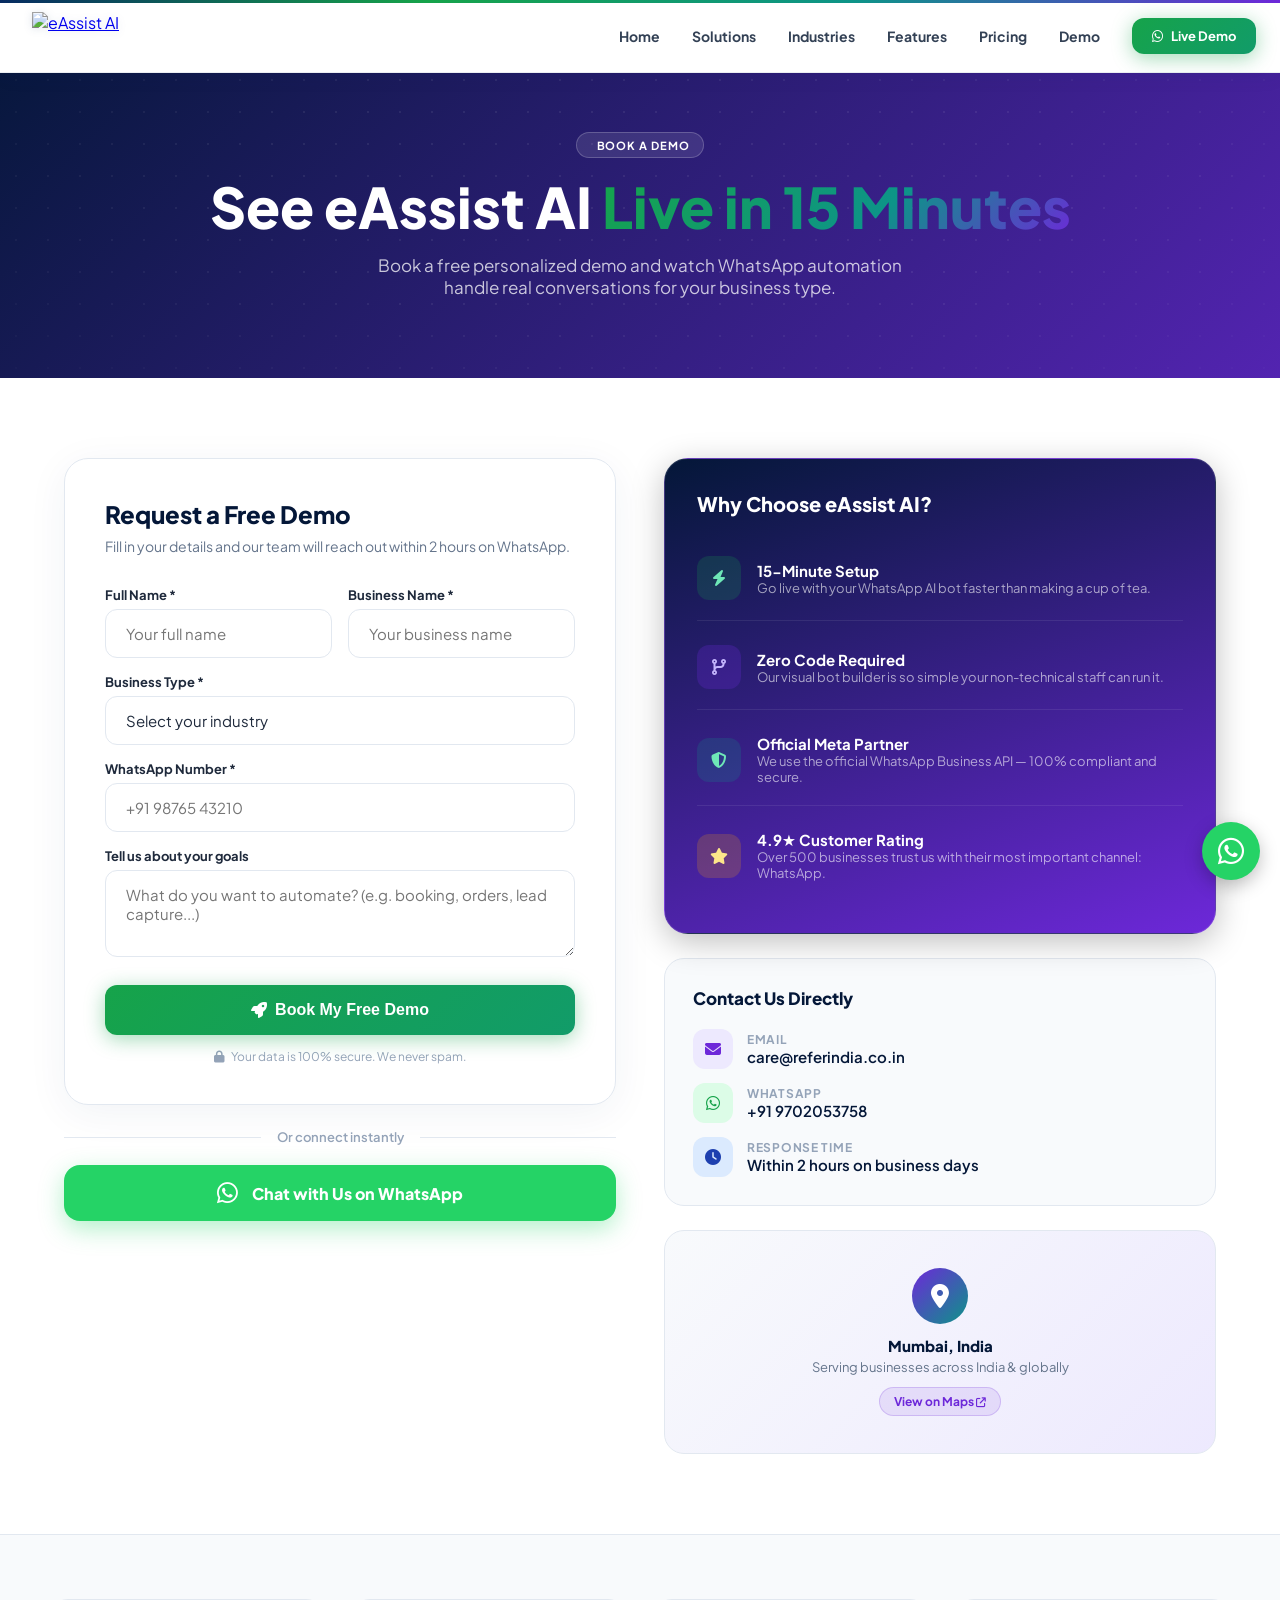
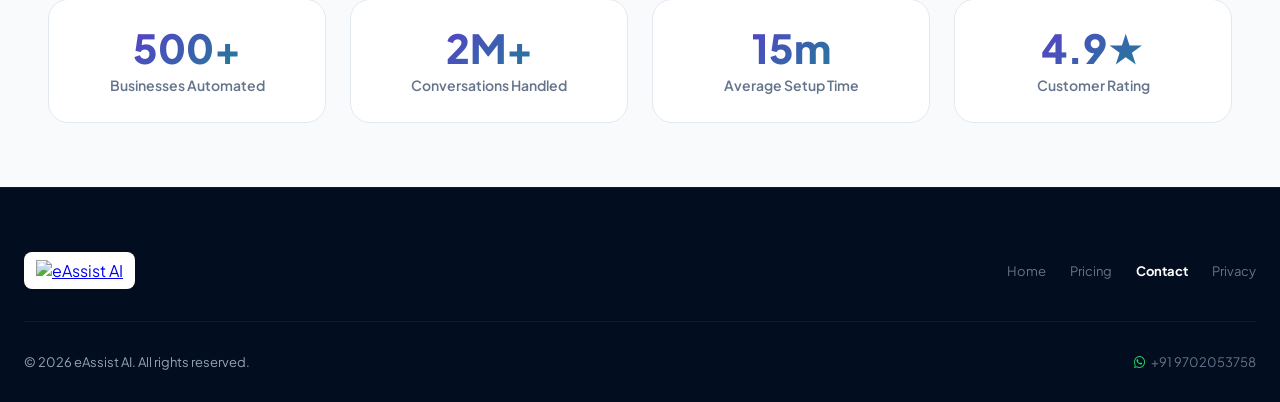
==== commit 525dc517: "new chnages" ====
--- a/contact.html
+++ b/contact.html
@@ -82,58 +82,42 @@
 
 <body>
 
-  <!-- NAV -->
-  <nav class="nav-bar" id="navbar">
-    <div
-      style="height:3px;background:linear-gradient(90deg,#072b61,#16a34a,#0d9488,#6d28d9);position:absolute;top:0;left:0;right:0">
-    </div>
-    <div
-      style="max-width:80rem;margin:0 auto;padding:0 1.5rem;height:4.5rem;display:flex;align-items:center;justify-content:space-between">
-      <a href="index.html"
-        style="display:flex;align-items:center;padding:.25rem .5rem;border-radius:.625rem;transition:all .2s"
-        onmouseover="this.style.background='rgba(22,163,74,0.06)'" onmouseout="this.style.background='transparent'">
-        <img src="images/Assistlogo.png" alt="eAssist AI"
-          style="height:3rem;width:auto;object-fit:contain;filter:drop-shadow(0 1px 4px rgba(7,43,97,0.12))">
+<!-- NAV -->
+<nav class="nav-bar" id="navbar">
+  <div style="height:3px;background:linear-gradient(90deg,#072b61,#16a34a,#0d9488,#6d28d9);position:absolute;top:0;left:0;right:0"></div>
+  <div style="max-width:80rem;margin:0 auto;padding:0 1.5rem;height:4.5rem;display:flex;align-items:center;justify-content:space-between">
+    <a href="index.html" style="display:flex;align-items:center;padding:.25rem .5rem;border-radius:.625rem;transition:all .2s" onmouseover="this.style.background='rgba(22,163,74,0.06)'" onmouseout="this.style.background='transparent'">
+      <img src="https://ik.imagekit.io/iuiy6mihw/Assistlogo.png" alt="eAssist AI" style="height:3rem;width:auto;object-fit:contain;filter:drop-shadow(0 1px 4px rgba(7,43,97,0.12))">
+    </a>
+    <div class="desktop-nav" style="display:flex;align-items:center;gap:2rem">
+      <a href="index.html" class="nav-link">Home</a>
+      <a href="/index.html#solutions" class="nav-link">Solutions</a>
+      <a href="/index.html#industries" class="nav-link">Industries</a>
+      <a href="/index.html#features" class="nav-link">Features</a>
+      <a href="pricing.html" class="nav-link">Pricing</a>
+      <a href="contact.html" class="nav-link">Demo</a>
+      <a href="https://wa.me/919702053758?text=Hi%2C+I+want+a+free+demo" target="_blank" class="btn-primary" style="padding:.625rem 1.25rem;font-size:.8125rem">
+        <i class="fab fa-whatsapp"></i> Live Demo
       </a>
-      <div class="desktop-nav" style="display:flex;align-items:center;gap:2rem">
-        <a href="index.html" class="nav-link">Home</a>
-        <a href="#solutions" class="nav-link">Solutions</a>
-        <a href="#industries" class="nav-link">Industries</a>
-        <a href="#features" class="nav-link">Features</a>
-        <a href="pricing.html" class="nav-link">Pricing</a>
-        <a href="contact.html" class="nav-link">Demo</a>
-        <a href="https://wa.me/919702053758?text=Hi%2C+I+want+a+free+demo" target="_blank" class="btn-primary"
-          style="padding:.625rem 1.25rem;font-size:.8125rem">
-          <i class="fab fa-whatsapp"></i> Live Demo
-        </a>
-      </div>
-      <button id="mob-btn"
-        style="display:none;background:none;border:none;color:#072b61;font-size:1.5rem;cursor:pointer;padding:.5rem"
-        aria-label="Menu">
-        <i class="fas fa-bars" id="mob-icon"></i>
-      </button>
-    </div>
-    <div id="mob-menu" style="display:none;padding:1rem 1.5rem 1.5rem">
-      <div style="display:flex;flex-direction:column;gap:.5rem">
-        <a href="index.html" class="mob-link"
-          style="color:#334155;text-decoration:none;font-weight:600;padding:.75rem 1rem;border-radius:.625rem;display:block;transition:background .2s">Home</a>
-        <a href="#solutions" class="mob-link"
-          style="color:#334155;text-decoration:none;font-weight:600;padding:.75rem 1rem;border-radius:.625rem;display:block;transition:background .2s">Solutions</a>
-        <a href="#industries" class="mob-link"
-          style="color:#334155;text-decoration:none;font-weight:600;padding:.75rem 1rem;border-radius:.625rem;display:block">Industries</a>
-        <a href="#features" class="mob-link"
-          style="color:#334155;text-decoration:none;font-weight:600;padding:.75rem 1rem;border-radius:.625rem;display:block">Features</a>
-        <a href="pricing.html" class="mob-link"
-          style="color:#334155;text-decoration:none;font-weight:600;padding:.75rem 1rem;border-radius:.625rem;display:block">Pricing</a>
-        <a href="contact.html" class="mob-link"
-          style="color:#334155;text-decoration:none;font-weight:600;padding:.75rem 1rem;border-radius:.625rem;display:block">Demo</a>
-        <a href="https://wa.me/919702053758?text=Hi%2C+I+want+a+free+demo" target="_blank" class="btn-primary"
-          style="margin-top:.5rem;justify-content:center">
-          <i class="fab fa-whatsapp"></i> Get Free Demo
-        </a>
-      </div>
-    </div>
-  </nav>
+    </div>
+    <button id="mob-btn" style="display:none;background:none;border:none;color:#072b61;font-size:1.5rem;cursor:pointer;padding:.5rem" aria-label="Menu">
+      <i class="fas fa-bars" id="mob-icon"></i>
+    </button>
+  </div>
+  <div id="mob-menu" style="display:none;padding:1rem 1.5rem 1.5rem">
+    <div style="display:flex;flex-direction:column;gap:.5rem">
+      <a href="index.html" class="mob-link" style="color:#334155;text-decoration:none;font-weight:600;padding:.75rem 1rem;border-radius:.625rem;display:block;transition:background .2s">Home</a>
+      <a href="index.html#solutions" class="mob-link" style="color:#334155;text-decoration:none;font-weight:600;padding:.75rem 1rem;border-radius:.625rem;display:block;transition:background .2s">Solutions</a>
+      <a href="index.html#industries" class="mob-link" style="color:#334155;text-decoration:none;font-weight:600;padding:.75rem 1rem;border-radius:.625rem;display:block">Industries</a>
+      <a href="index.html#features" class="mob-link" style="color:#334155;text-decoration:none;font-weight:600;padding:.75rem 1rem;border-radius:.625rem;display:block">Features</a>
+      <a href="pricing.html" class="mob-link" style="color:#334155;text-decoration:none;font-weight:600;padding:.75rem 1rem;border-radius:.625rem;display:block">Pricing</a>
+      <a href="contact.html" class="mob-link" style="color:#334155;text-decoration:none;font-weight:600;padding:.75rem 1rem;border-radius:.625rem;display:block">Demo</a>
+      <a href="https://wa.me/919702053758?text=Hi%2C+I+want+a+free+demo" target="_blank" class="btn-primary" style="margin-top:.5rem;justify-content:center">
+        <i class="fab fa-whatsapp"></i> Get Free Demo
+      </a>
+    </div>
+  </div>
+</nav>
 
   <!-- HERO -->
   <div class="contact-hero">
@@ -384,7 +368,7 @@
       <div
         style="display:flex;flex-wrap:wrap;justify-content:space-between;align-items:center;gap:1rem;padding-bottom:2rem;border-bottom:1px solid rgba(255,255,255,0.06)">
         <a href="index.html" style="display:inline-block;padding:.5rem .75rem;background:#fff;border-radius:.5rem"><img
-            src="images/Assistlogo.png" alt="eAssist AI" style="height:2rem;width:auto;object-fit:contain"></a>
+            src="https://ik.imagekit.io/iuiy6mihw/Assistlogo.png" alt="eAssist AI" style="height:2rem;width:auto;object-fit:contain"></a>
         <div style="display:flex;gap:1.5rem;font-size:.8125rem">
           <a href="index.html" style="color:#64748b;text-decoration:none">Home</a>
           <a href="pricing.html" style="color:#64748b;text-decoration:none">Pricing</a>
